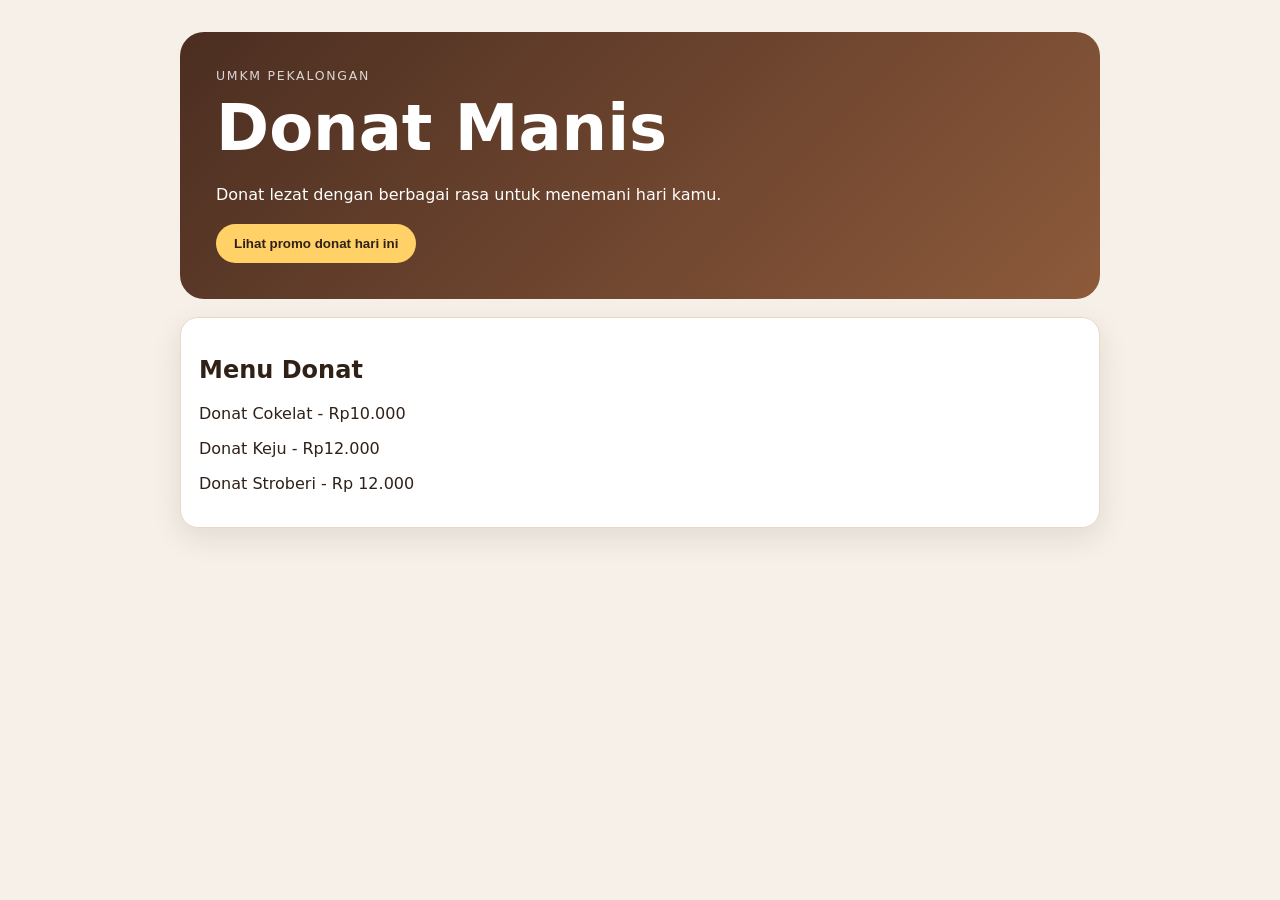
==== index.html @ 1a4031aa "feat: buat landing page awal UMKM" ====
<!doctype html>
<html lang="id">
  <head>
    <meta charset="utf-8" />
    <meta name="viewport" content="width=device-width, initial-scale=1" />
    <title>Donat Manis - Website UMKM</title>
    <link rel="stylesheet" href="css/style.css" />
  </head>
  <body>
    <main class="page">
      
      <section class="hero">
        <p class="eyebrow">UMKM Pekalongan</p>
        <h1>Donat Manis</h1>
        <p class="lead">
          Donat lezat dengan berbagai rasa untuk menemani hari kamu.</p>
        <button id="promoButton" class="cta-button">Lihat promo donat hari ini
      </button>
      </section>
      <section class="products" aria-label="Produk unggulan ">
        <article class="product-card">
        <h2>Menu Donat</h2>
          <p>Donat Cokelat - Rp10.000</p>
          <p>Donat Keju - Rp12.000</p>
          <p>Donat Stroberi - Rp 12.000</p>
      </section>
    </main>
    <script src="js/script.js"></script>
  </body>
</html>
---- css/style.css ----
body {
  margin: 0;
  background: #f6f0e8;
  color: #2f2118;
  font-family: system-ui, -apple-system, BlinkMacSystemFont, "Segoe UI", sans-serif;
}

.page {
  max-width: 920px;
  margin: 0 auto;
  padding: 32px 20px;
}

.hero {
  border-radius: 24px;
  background: linear-gradient(135deg, #4b2e21, #8d5a3b);
  color: white;
  padding: 36px;
}

.eyebrow {
  margin: 0 0 8px;
  text-transform: uppercase;
  letter-spacing: 0.14em;
  font-size: 0.78rem;
  opacity: 0.8;
}

h1 {
  margin: 0;
  font-size: clamp(2.4rem, 8vw, 4rem);
}

.lead {
  max-width: 560px;
  line-height: 1.7;
}

.cta-button {
  border: 0;
  border-radius: 999px;
  background: #ffd166;
  color: #2f2118;
  padding: 12px 18px;
  font-weight: 700;
  cursor: pointer;
}

.products {
  display: grid;
  grid-template-columns: repeat(auto-fit, minmax(220px, 1fr));
  gap: 16px;
  margin-top: 18px;
}

.product-card {
  border: 1px solid #ead8c3;
  border-radius: 18px;
  background: white;
  padding: 18px;
  box-shadow: 0 10px 30px rgb(47 33 24 / 10%);
}
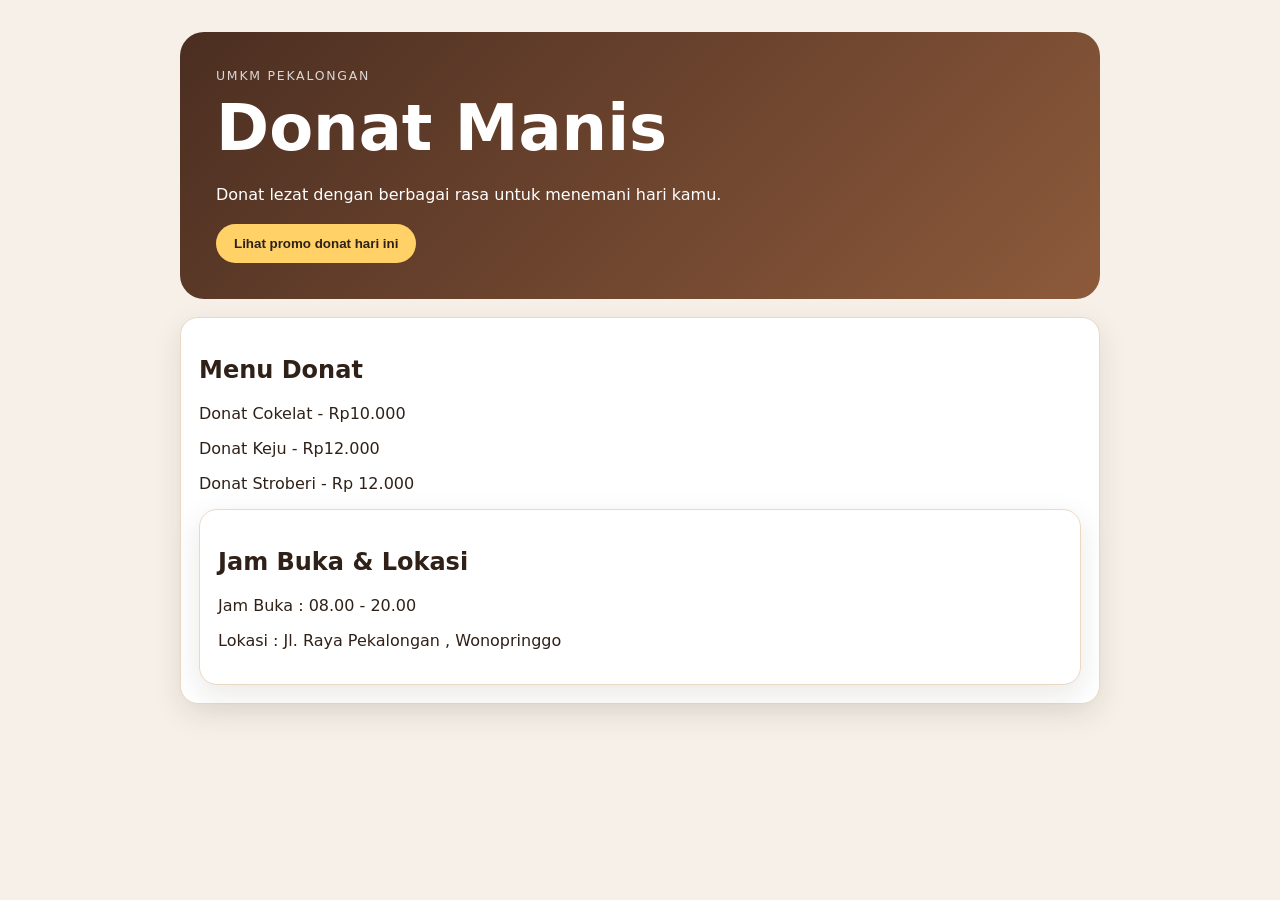
==== commit e36ffc3a: "feat: tambah informasi lokasi UMKM" ====
--- a/index.html
+++ b/index.html
@@ -23,6 +23,12 @@
           <p>Donat Cokelat - Rp10.000</p>
           <p>Donat Keju - Rp12.000</p>
           <p>Donat Stroberi - Rp 12.000</p>
+        <article>
+      
+      <article class="product-card">
+        <h2>Jam Buka & Lokasi</h2> 
+        <p>Jam Buka : 08.00 - 20.00</p>
+        <p>Lokasi : Jl. Raya Pekalongan , Wonopringgo</p>
       </section>
     </main>
     <script src="js/script.js"></script>
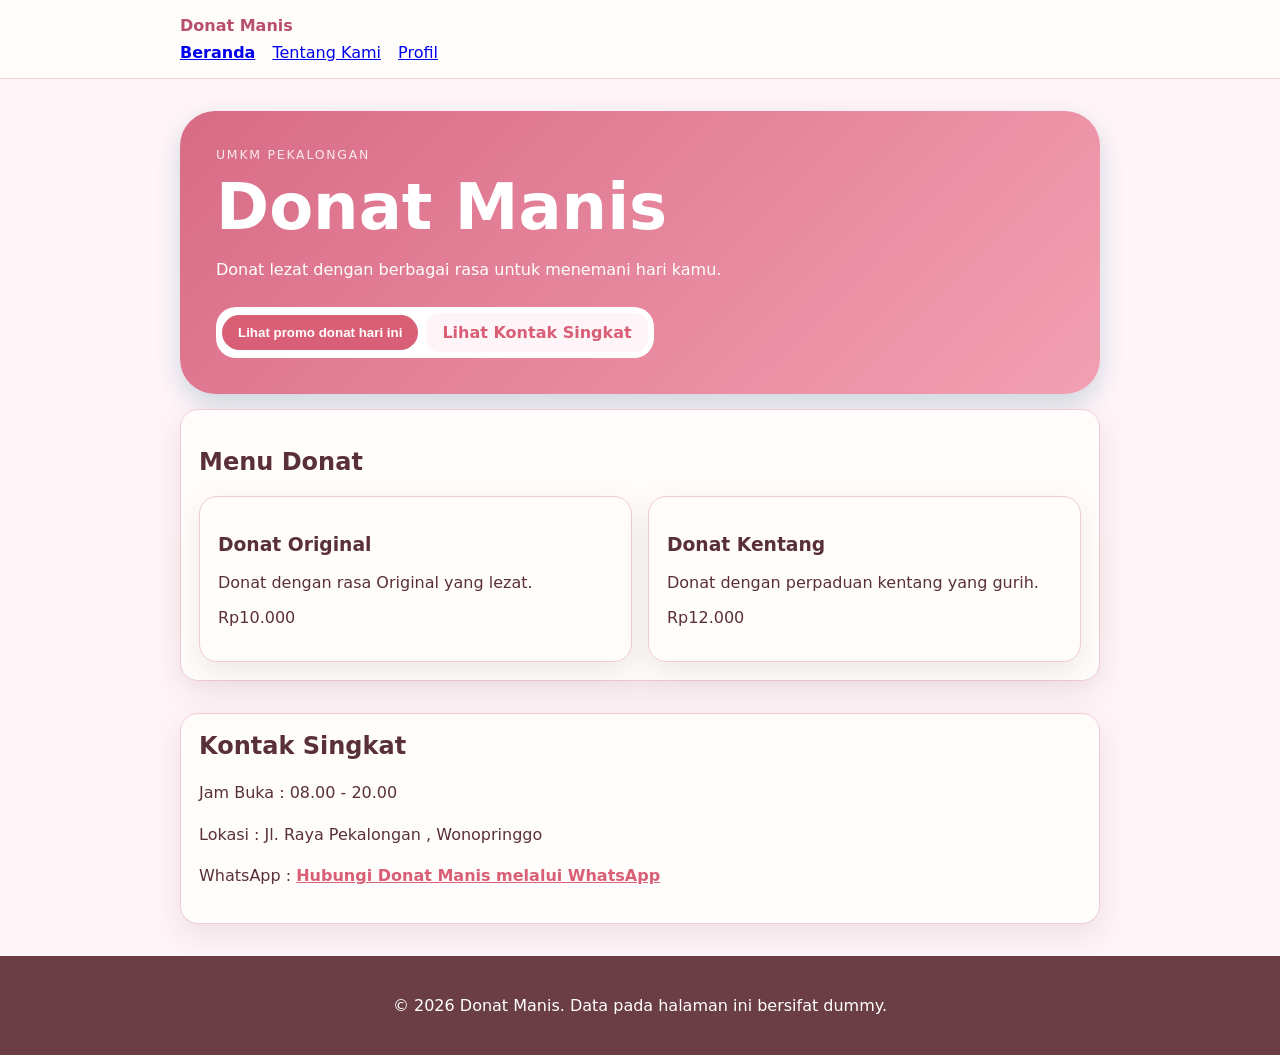
==== commit 12d7e9cd: "feat: tambah semantic html dan navigasi dua halaman" ====
--- a/index.html
+++ b/index.html
@@ -7,30 +7,61 @@
     <link rel="stylesheet" href="css/style.css" />
   </head>
   <body>
-    <main class="page">
+    <a class="skip-link" href="#konten">Lewati ke konten utama</a>
+    <header class="site-header">
+      <nav class="nav" aria-label="Navigasi utama">
+        <a class="brand" href="index.html">Donat Manis</a>
+        <ul>
+          <li><a aria-current="page" href="index.html">Beranda</a></li>
+          <li><a href="tentang.html">Tentang Kami</a></li> 
+          <li><a href="#profil">Profil</a></l>
+        </ul>
+      </nav>
+    </header>
+
+    <main id="konten" class="page">
       
-      <section class="hero">
+      <section class="hero" aria-labelledby="hero-title">
         <p class="eyebrow">UMKM Pekalongan</p>
-        <h1>Donat Manis</h1>
-        <p class="lead">
-          Donat lezat dengan berbagai rasa untuk menemani hari kamu.</p>
-        <button id="promoButton" class="cta-button">Lihat promo donat hari ini
-      </button>
+        <h1 id="hero-title">Donat Manis</h1>
+        <p>Donat lezat dengan berbagai rasa untuk menemani hari kamu.</p>
+        <div class="hero-actions">
+          <button id="promoButton" type="button">Lihat promo donat hari ini</button>
+          <a href="#profil">Lihat Kontak Singkat</a>
+        </div>       
       </section>
+
       <section class="products" aria-label="Produk unggulan ">
         <article class="product-card">
-        <h2>Menu Donat</h2>
-          <p>Donat Cokelat - Rp10.000</p>
-          <p>Donat Keju - Rp12.000</p>
-          <p>Donat Stroberi - Rp 12.000</p>
-        <article>
-      
-      <article class="product-card">
-        <h2>Jam Buka & Lokasi</h2> 
+          <h2>Menu Donat</h2>
+          <div class="product-list">
+            <article class="product-card">
+              <h3>Donat Original</h3>
+              <p>Donat dengan rasa Original yang lezat.</p>
+              <p class="price">Rp10.000</p>
+            </article>
+
+            <article class="product-card">
+              <h3>Donat Kentang</h3>
+              <p>Donat dengan perpaduan kentang yang gurih.</p>
+              <p class="price">Rp12.000</p>
+            </article>
+          </div>
+      </section>
+
+      <section id="profil" class="contact" aria-labelledby="kontak-title">
+        <h2 id="kontak-title">Kontak Singkat</h2>
         <p>Jam Buka : 08.00 - 20.00</p>
-        <p>Lokasi : Jl. Raya Pekalongan , Wonopringgo</p>
+        <p>Lokasi   : Jl. Raya Pekalongan , Wonopringgo</p>
+        <p>WhatsApp :
+          <a  href="https://wa.me/6285746508731"> 
+            Hubungi Donat Manis melalui WhatsApp </a>
+        </p> 
       </section>
     </main>
+    <footer class="site-footer">
+      <p>&copy; 2026 Donat Manis. Data pada halaman ini bersifat dummy.</p>
+    </footer>
     <script src="js/script.js"></script>
   </body>
 </html>
--- a/css/style.css
+++ b/css/style.css
@@ -1,7 +1,7 @@
 body {
   margin: 0;
-  background: #f6f0e8;
-  color: #2f2118;
+  background: #fff4f8;
+  color: #5a3038;
   font-family: system-ui, -apple-system, BlinkMacSystemFont, "Segoe UI", sans-serif;
 }
 
@@ -12,10 +12,11 @@
 }
 
 .hero {
-  border-radius: 24px;
-  background: linear-gradient(135deg, #4b2e21, #8d5a3b);
+  border-radius: 35px;
+  background: linear-gradient(135deg, #d86b85, #f3a0b3);
   color: white;
   padding: 36px;
+  box-shadow: 0 10px 25px rgba(12, 107, 133, 0.2);
 }
 
 .eyebrow {
@@ -23,7 +24,7 @@
   text-transform: uppercase;
   letter-spacing: 0.14em;
   font-size: 0.78rem;
-  opacity: 0.8;
+  opacity: 0.85;
 }
 
 h1 {
@@ -39,24 +40,140 @@
 .cta-button {
   border: 0;
   border-radius: 999px;
-  background: #ffd166;
-  color: #2f2118;
+  background: #ffe08a;
+  color: #5a3038;
   padding: 12px 18px;
   font-weight: 700;
   cursor: pointer;
 }
 
+#promoButton {
+  border-radius: 18px;
+}
+
+.hero-actions {
+  display: inline-flex;
+  align-items: center;
+  gap: 8px;
+  padding: 6px;
+  margin-top: 12px;
+  background: white;
+  border-radius: 20px;
+}
+
+.hero-actions button {
+  border: none;
+  border-radius: 14px;
+  background: #d95f76;
+  color: white;
+  padding: 10px 16px;
+  font-weight: 700;
+  cursor: pointer;
+}
+
+.hero-actions a {
+  border-radius: 14px;
+  background: #fff4f8;
+  color: #d95f76;
+  padding: 10px 16px;
+  font-weight: 700;
+  text-decoration: none;
+}
+
+.hero-image {
+  margin-top: 20px;
+  padding: 18px;
+  background: #fff;
+  border-radius: 24px;
+  text-align: center;
+  box-shadow: 0 6px 18px rgba(90, 48, 56, 0.10);
+}
+
+.hero-image img {
+  width: 350px;
+  max-width: 100%;
+  height: auto;
+}
+
 .products {
+  margin-top: 15px;
+}
+
+.product-list {
   display: grid;
-  grid-template-columns: repeat(auto-fit, minmax(220px, 1fr));
+  grid-template-columns: repeat(auto-fit, minmax(250px, 1fr));
   gap: 16px;
-  margin-top: 18px;
 }
 
 .product-card {
-  border: 1px solid #ead8c3;
+  border: 1px solid #f1cbd3;
   border-radius: 18px;
-  background: white;
+  background: #fffdfb;
   padding: 18px;
-  box-shadow: 0 10px 30px rgb(47 33 24 / 10%);
-}+  box-shadow: 0 10px 30px rgb(90 48 56 / 10%);
+}
+
+
+img {
+  width: 330px;
+  max-width: 100%;
+  height: auto;
+}
+
+.contact { 
+  margin-top: 32px; 
+  border: 1px solid #f1cbd3; 
+  border-radius: 18px; 
+  background: #fffdfb; padding: 18px; box-shadow: 0 10px 30px rgb(90 48 56 / 10%); } 
+  
+.contact h2 { margin-top: 0; } 
+.contact p { line-height: 1.6; } 
+.contact a { color: #d95f76; font-weight: 600; }
+
+.tentang-card {
+  background: #ece5e5;
+  padding: 28px;
+  border-radius: 20px;
+  margin-top: 25px;
+  box-shadow: 0 8px 20px rgba(90, 48, 56, 0.08);
+}
+
+.tentang-card h2 {
+  margin-top: 0;
+}
+
+.keunggulan {
+  background: #ffffff;
+  padding: 28px 32px;
+  margin-top: 30px;
+  border-radius: 24px;
+  border: 1px solid #f3d5dc;
+  box-shadow: 0 8px 20px rgba(90, 48, 56, 0.10);
+}
+
+.keunggulan h2 {
+  margin-top: 0;
+  margin-bottom: 18px;
+  color: #b84f6b;
+}
+
+.keunggulan ul {
+  margin: 0;
+  padding-left: 22px;
+}
+
+.keunggulan li {
+  margin-bottom: 10px;
+}
+
+.skip-link { position: absolute; left: -9999px; padding: 8px 12px; color: white; background: #5a3038; }
+.skip-link:focus { top: 8px; left: 8px; }
+.site-header { padding: 16px 20px; background: #fffdfb; border-bottom: 1px solid #f1d5da; }
+.nav { max-width: 920px; margin: 0 auto; }
+.brand { display: inline-block; margin-bottom: 8px; color: #b84f6b; font-weight: 800; text-decoration: none; }
+.nav ul { padding: 0; margin: 0; list-style: none; }
+.nav li { display: inline-block; margin-right: 12px; }
+.nav a[aria-current="page"] { font-weight: 800; }
+a:focus-visible,
+button:focus-visible { outline: 3px solid #d95f76; outline-offset: 3px; }
+.site-footer { padding: 24px 20px; color: white; text-align: center; background: #6b3d45; }
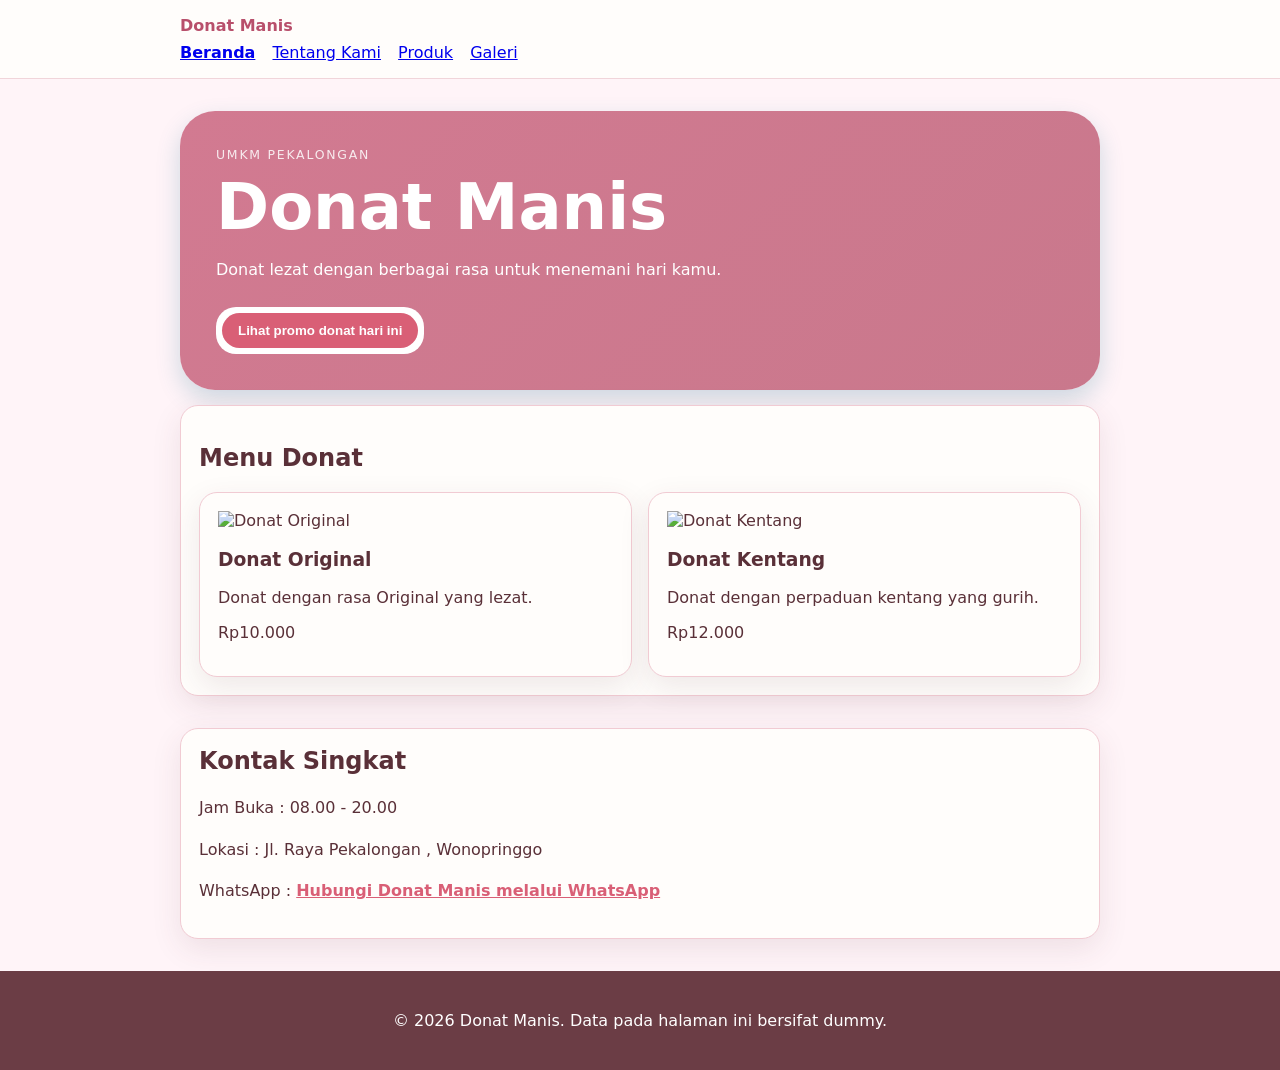
==== commit 8bd11e66: "feat: tambah media dan tabel katalog" ====
--- a/index.html
+++ b/index.html
@@ -14,7 +14,8 @@
         <ul>
           <li><a aria-current="page" href="index.html">Beranda</a></li>
           <li><a href="tentang.html">Tentang Kami</a></li> 
-          <li><a href="#profil">Profil</a></l>
+          <li><a href="produk.html">Produk</a></li>
+          <li><a href="galeri.html">Galeri</a></li>
         </ul>
       </nav>
     </header>
@@ -27,7 +28,6 @@
         <p>Donat lezat dengan berbagai rasa untuk menemani hari kamu.</p>
         <div class="hero-actions">
           <button id="promoButton" type="button">Lihat promo donat hari ini</button>
-          <a href="#profil">Lihat Kontak Singkat</a>
         </div>       
       </section>
 
@@ -36,17 +36,20 @@
           <h2>Menu Donat</h2>
           <div class="product-list">
             <article class="product-card">
+              <img src="assets/images/donat-original.png" alt="Donat Original"/>
               <h3>Donat Original</h3>
               <p>Donat dengan rasa Original yang lezat.</p>
               <p class="price">Rp10.000</p>
             </article>
 
             <article class="product-card">
+              <img src="assets/images/donat-kentang.png" alt="Donat Kentang" />
               <h3>Donat Kentang</h3>
               <p>Donat dengan perpaduan kentang yang gurih.</p>
               <p class="price">Rp12.000</p>
             </article>
           </div>
+        </article>
       </section>
 
       <section id="profil" class="contact" aria-labelledby="kontak-title">
@@ -54,7 +57,7 @@
         <p>Jam Buka : 08.00 - 20.00</p>
         <p>Lokasi   : Jl. Raya Pekalongan , Wonopringgo</p>
         <p>WhatsApp :
-          <a  href="https://wa.me/6285746508731"> 
+          <a  href="https://wa.me/6287745262053"> 
             Hubungi Donat Manis melalui WhatsApp </a>
         </p> 
       </section>
--- a/css/style.css
+++ b/css/style.css
@@ -1,25 +1,63 @@
-body {
+/* ===  TAMPILAN DASAR WEBSITE === */
+body {  /* Tampilan dasar halaman website */
   margin: 0;
   background: #fff4f8;
   color: #5a3038;
   font-family: system-ui, -apple-system, BlinkMacSystemFont, "Segoe UI", sans-serif;
 }
 
-.page {
+.page { /* Mengatur lebar dan posisi konten utama */
   max-width: 920px;
   margin: 0 auto;
   padding: 32px 20px;
 }
 
-.hero {
+/* === HEADER DAN NAVIGASI === */
+.site-header {  /* Mengatur bagian header website */
+  padding: 16px 20px;
+  background: #fffdfb;
+  border-bottom: 1px solid #f1d5da;
+}
+
+.nav {  /* Mengatur area navigasi */
+  max-width: 920px;
+  margin: 0 auto;
+}
+
+.brand { /* Mengatur nama/identitas Donat Manis */
+  display: inline-block;
+  margin-bottom: 8px;
+  color: #b84f6b;
+  font-weight: 800;
+  text-decoration: none;
+}
+
+.nav ul { /* Mengatur daftar menu navigasi */
+  padding: 0;
+  margin: 0;
+  list-style: none;
+}
+
+.nav li { /* Mengatur setiap item menu */
+  display: inline-block;
+  margin-right: 12px;
+}
+
+/* Menandai halaman yang sedang dibuka */
+.nav a[aria-current="page"] {
+  font-weight: 800;
+}
+
+/* === HALAMAN BERANDA === */
+.hero { /* Mengatur bagian utama/beranda */
   border-radius: 35px;
-  background: linear-gradient(135deg, #d86b85, #f3a0b3);
+  background: linear-gradient(135deg, #d27a91, #c9788c);
   color: white;
   padding: 36px;
   box-shadow: 0 10px 25px rgba(12, 107, 133, 0.2);
 }
 
-.eyebrow {
+.eyebrow {  /* Mengatur teks kecil yang berada di atas judul */
   margin: 0 0 8px;
   text-transform: uppercase;
   letter-spacing: 0.14em;
@@ -27,16 +65,17 @@
   opacity: 0.85;
 }
 
-h1 {
+h1 {  /* Mengatur judul utama halaman */
   margin: 0;
   font-size: clamp(2.4rem, 8vw, 4rem);
 }
 
-.lead {
+.lead { /* Mengatur paragraf pembuka pada hero */
   max-width: 560px;
   line-height: 1.7;
 }
 
+/* Mengatur tombol ajakan/action utama */
 .cta-button {
   border: 0;
   border-radius: 999px;
@@ -47,11 +86,10 @@
   cursor: pointer;
 }
 
-#promoButton {
-  border-radius: 18px;
-}
-
-.hero-actions {
+/* Mengatur khusus tombol dengan ID promoButton */
+#promoButton { border-radius: 18px; }
+
+.hero-actions { /* Mengatur wadah tombol/link pada bagian hero */
   display: inline-flex;
   align-items: center;
   gap: 8px;
@@ -61,7 +99,7 @@
   border-radius: 20px;
 }
 
-.hero-actions button {
+.hero-actions button {  /* Tombol di dalam hero actions */
   border: none;
   border-radius: 14px;
   background: #d95f76;
@@ -71,7 +109,7 @@
   cursor: pointer;
 }
 
-.hero-actions a {
+.hero-actions a { /* Link di dalam hero actions */
   border-radius: 14px;
   background: #fff4f8;
   color: #d95f76;
@@ -80,7 +118,7 @@
   text-decoration: none;
 }
 
-.hero-image {
+.hero-image { /* Mengatur kotak tempat gambar hero */
   margin-top: 20px;
   padding: 18px;
   background: #fff;
@@ -89,23 +127,23 @@
   box-shadow: 0 6px 18px rgba(90, 48, 56, 0.10);
 }
 
-.hero-image img {
+.hero-image img { /* Gambar di dalam hero */
   width: 350px;
   max-width: 100%;
   height: auto;
 }
 
-.products {
-  margin-top: 15px;
-}
-
-.product-list {
+/* === BAGIAN PRODUK - BERANDA === */
+/* Mengatur bagian produk pada halaman beranda */
+.products { margin-top: 15px; }
+
+.product-list { /* Mengatur susunan daftar produk */
   display: grid;
   grid-template-columns: repeat(auto-fit, minmax(250px, 1fr));
   gap: 16px;
 }
 
-.product-card {
+.product-card { /* Mengatur tampilan kartu setiap produk */
   border: 1px solid #f1cbd3;
   border-radius: 18px;
   background: #fffdfb;
@@ -113,67 +151,388 @@
   box-shadow: 0 10px 30px rgb(90 48 56 / 10%);
 }
 
-
-img {
-  width: 330px;
-  max-width: 100%;
-  height: auto;
-}
-
-.contact { 
-  margin-top: 32px; 
-  border: 1px solid #f1cbd3; 
-  border-radius: 18px; 
-  background: #fffdfb; padding: 18px; box-shadow: 0 10px 30px rgb(90 48 56 / 10%); } 
-  
-.contact h2 { margin-top: 0; } 
-.contact p { line-height: 1.6; } 
-.contact a { color: #d95f76; font-weight: 600; }
-
-.tentang-card {
-  background: #ece5e5;
-  padding: 28px;
-  border-radius: 20px;
-  margin-top: 25px;
-  box-shadow: 0 8px 20px rgba(90, 48, 56, 0.08);
-}
-
-.tentang-card h2 {
-  margin-top: 0;
-}
-
-.keunggulan {
-  background: #ffffff;
+.product-card:hover { /* Efek saat kartu produk disentuh kursor */
+  transform: translateY(-4px);
+  box-shadow: 0 14px 30px rgba(90, 48, 56, 0.14);
+}
+
+/* === HALAMAN PRODUK === */
+.produk-header {  /* Kotak judul dan keterangan Produk */
+  margin: 25px 0 30px;
   padding: 28px 32px;
+  background: linear-gradient(135deg, #fffaf5, #f8e7e3);
+  border: 1px solid #e2b9b2;
+  border-radius: 24px;
+  text-align: center;
+  box-shadow: 0 8px 22px rgba(90, 48, 56, 0.10);
+}
+
+.produk-header h1 { /* Judul Produk Donat Manis */
+  margin: 0 0 12px;
+  color: #9d4f5d;
+  font-size: clamp(2rem, 5vw, 3rem);
+}
+
+.produk-header h1::after { /* Garis di bawah judul Produk */
+  content: "";
+  display: block;
+  width: 400px;
+  height: 3px;
+  margin: 12px auto 0;
+  background: #d79a98;
+  border-radius: 10px;
+}
+
+.produk-header p {  /* Keterangan Produk */
+  max-width: 650px;
+  margin: 16px auto 0;
+  color: #654047;
+  line-height: 1.7;
+}
+
+/* --- Kategori Produk --- */
+/* Kotak kategori produk */
+section[aria-labelledby="kategori-title"] {
   margin-top: 30px;
-  border-radius: 24px;
-  border: 1px solid #f3d5dc;
-  box-shadow: 0 8px 20px rgba(90, 48, 56, 0.10);
-}
-
-.keunggulan h2 {
+  padding: 26px;
+  background: #fffdfb;
+  border: 1px solid #f1cbd3;
+  border-radius: 22px;
+  box-shadow: 0 8px 24px rgba(90, 48, 56, 0.08);
+}
+
+/* Judul kategori */
+section[aria-labelledby="kategori-title"] h2 {
   margin-top: 0;
   margin-bottom: 18px;
   color: #b84f6b;
 }
 
-.keunggulan ul {
+/* Daftar kategori */
+section[aria-labelledby="kategori-title"] ul {
+  display: grid;
+  grid-template-columns: repeat(3, 1fr);
+  gap: 14px;
+  padding: 0;
   margin: 0;
-  padding-left: 22px;
-}
-
-.keunggulan li {
-  margin-bottom: 10px;
-}
-
-.skip-link { position: absolute; left: -9999px; padding: 8px 12px; color: white; background: #5a3038; }
-.skip-link:focus { top: 8px; left: 8px; }
-.site-header { padding: 16px 20px; background: #fffdfb; border-bottom: 1px solid #f1d5da; }
-.nav { max-width: 920px; margin: 0 auto; }
-.brand { display: inline-block; margin-bottom: 8px; color: #b84f6b; font-weight: 800; text-decoration: none; }
-.nav ul { padding: 0; margin: 0; list-style: none; }
-.nav li { display: inline-block; margin-right: 12px; }
-.nav a[aria-current="page"] { font-weight: 800; }
+  list-style: none;
+}
+
+/* Setiap kategori */
+section[aria-labelledby="kategori-title"] li {
+  padding: 18px;
+  background: #fff1f5;
+  border: 1px solid #f5d5dd;
+  border-radius: 16px;
+  font-weight: 600;
+  text-align: center;
+}
+
+/* ---------- Daftar Harga ---------- */
+
+/* Kotak daftar harga */
+section[aria-labelledby="harga-title"] {
+  margin-top: 34px;
+  padding: 26px;
+  background: #fffdfb;
+  border: 1px solid #f1cbd3;
+  border-radius: 22px;
+  box-shadow: 0 8px 24px rgba(90, 48, 56, 0.08);
+}
+
+/* Judul daftar harga */
+section[aria-labelledby="harga-title"] h2 {
+  margin-top: 0;
+  color: #b84f6b;
+}
+
+/* === TABEL PRODUK === */
+
+table { /* Tampilan tabel */
+  width: 100%; 
+  border-collapse: collapse;
+  border-spacing: 0;
+  overflow: hidden;
+  border: 1px solid #ead0d5;
+  border-radius: 14px;
+  background: white;
+}
+
+caption { /* Keterangan tabel */
+  margin-bottom: 8px;
+  color: #76545b;
+  font-weight: 700;
+  text-align: left;
+}
+
+/* Sel tabel */
+th,
+td {
+  padding: 10px;
+  text-align: left;
+  border: 1px solid #dccbbc;
+}
+
+thead th { /* Kepala tabel */
+  background: #d95f76;
+  color: white;
+  font-weight: 700;
+}
+
+tbody th { /* Nama produk pada tabel */
+  color: #a94761;
+  background: #fff8fa;
+}
+
+tbody tr:hover {  /* Efek ketika baris tabel disentuh kursor */
+  background: #fff1f5;
+}
+
+/* --- HALAMAN TENTANG KAMI --- */
+.tentang-card { /* Kartu utama: teks dan gambar sejajar */
+  display: grid;
+  grid-template-columns: 1.1fr 0.9fr;
+  align-items: center;
+  gap: 32px;
+  background: #fffdfb;
+  padding: 32px;
+  border-radius: 24px;
+  margin-top: 25px;
+  margin-bottom: 24px;
+  border: 1px solid #f1cbd3;
+  box-shadow: 0 8px 20px rgba(90, 48, 56, 0.08);
+}
+
+.tentang-text p:not(.eyebrow) { /* Paragraf */
+  line-height: 1.8;
+  margin-bottom: 16px;
+  padding: 16px 18px;
+  background: #fff8fa;
+  border: 1px solid #f1d5da;
+  border-radius: 16px;
+  box-shadow: 0 4px 12px rgba(90, 48, 56, 0.05);
+}
+
+.tentang-text p:last-child {
+  margin-bottom: 0;
+}
+
+.tentang-text h1 { /* Judul Tentang Donat */
+  margin: 0 0 20px;
+  padding: 28px 32px;
+  background: linear-gradient(135deg, #fffaf5, #f8e7e3);
+  border: 1px solid #e2b9b2;
+  border-radius: 24px;
+  color: #9d4f5d;
+  text-align: center;
+  font-size: clamp(2rem, 5vw, 3rem);
+  box-shadow: 0 8px 22px rgba(90, 48, 56, 0.10);
+}
+
+.tentang-image {  /* Kotak gambar */
+  background: #fff4f8;
+  padding: 5px;
+  border-radius: 18px;
+  text-align: center;
+  margin-top: 0;
+}
+
+.tentang-image img {  /* Gambar */
+  display: block;
+  width: 100%;
+  max-width: 900px;
+  height: auto;
+  margin: 0 auto;
+  border-radius: 14px;
+}
+
+
+/* ---- Keunggulan ---- */
+.keunggulan { /* Mengatur bagian Keunggulan Donat Manis */
+  background: linear-gradient(135deg, #fffaf5, #f8e7e3);
+  padding: 30px 32px;
+  margin-top: 30px;
+  border-radius: 24px;
+  border: 1px solid #e2b9b2;
+  box-shadow: 0 8px 20px rgba(90, 48, 56, 0.10);
+}
+
+.keunggulan h2 { /* Judul bagian Keunggulan */
+  margin: 0 0 22px;
+  padding-bottom: 12px;
+  color: #9d4f5d;
+  font-size: 1.5rem;
+  border-bottom: 2px solid #d79a98;
+}
+
+.keunggulan ul { /* Daftar keunggulan */
+  display: grid;
+  grid-template-columns: repeat(3, 1fr);
+  gap: 16px;
+  margin: 0;
+  padding: 0;
+  list-style: none;
+}
+
+.keunggulan li {  /* Setiap item keunggulan */
+  padding: 18px;
+  background: #f8d4d7;
+  border: 1px solid #e8c9c4;
+  border-radius: 18px;
+  line-height: 1.6;
+  text-align: center;
+  box-shadow: 0 4px 12px rgba(90, 48, 56, 0.05);
+  transition: transform 0.2s ease, box-shadow 0.2s ease;
+}
+
+/* GAMBAR UMUM */
+img { /* Mengatur ukuran gambar */
+  max-width: 100%;
+  height: auto;
+}
+/* Mengatur figure pada galeri */
+figure { margin: 0 0 24px; }
+
+figcaption {  /* Keterangan gambar */
+  margin-top: 8px;
+  color: #6b5b52;
+}
+
+.contact {  /* Mengatur bagian Kontak Singkat */
+  margin-top: 32px;
+  padding: 18px;
+  border: 1px solid #f1cbd3;
+  border-radius: 18px;
+  background: #fffdfb;
+  box-shadow: 0 10px 30px rgb(90 48 56 / 10%);
+}
+
+/* Judul Kontak */
+.contact h2 { margin-top: 0;}
+/* Paragraf Kontak */
+.contact p { line-height: 1.6;}
+
+.contact a { /* Link Kontak */
+  color: #d95f76;
+  font-weight: 600;
+}
+
+/* Fitur aksesibilitas untuk pengguna keyboard */
+.skip-link {
+  position: absolute;
+  left: -9999px;
+  padding: 8px 12px;
+  color: white;
+  background: #5a3038;
+}
+
+/* Skip link muncul ketika mendapat fokus keyboard */
+.skip-link:focus {
+  top: 8px;
+  left: 8px;
+}
+
+/* Outline ketika link/tombol dipilih dengan Tab */
 a:focus-visible,
-button:focus-visible { outline: 3px solid #d95f76; outline-offset: 3px; }
-.site-footer { padding: 24px 20px; color: white; text-align: center; background: #6b3d45; }+button:focus-visible {
+  outline: 3px solid #d95f76;
+  outline-offset: 3px;
+}
+
+.site-footer { /* Mengatur bagian footer website */
+  padding: 24px 20px;
+  color: white;
+  text-align: center;
+  background: #6b3d45;
+}
+
+/*--- GALERI ---*/
+/* Kotak judul halaman Galeri */ 
+.page > h1 { 
+  margin: 25px 0 30px; 
+  padding: 28px 32px; 
+  background: linear-gradient(135deg, #fffaf5, #f8e7e3); 
+  border: 1px solid #e2b9b2; 
+  border-radius: 24px; 
+  color: #9d4f5d; 
+  text-align: center; 
+  font-size: clamp(2rem, 5vw, 3rem); 
+  box-shadow: 0 8px 22px rgba(90, 48, 56, 0.10); 
+} 
+  
+/* Mengatur susunan gambar pada galeri */
+.gallery-list {
+  display: grid;
+  grid-template-columns: repeat(2, 1fr);
+  gap: 20px;
+}
+
+/* Mengatur kartu gambar galeri */
+.media-card {
+  margin: 0;
+  padding: 18px;
+  background: #fffdfb;
+  border: 1px solid #f1cbd3;
+  border-radius: 20px;
+  box-shadow: 0 8px 20px rgba(90, 48, 56, 0.08);
+}
+
+/* kotak media */ 
+section[aria-labelledby="media-title"] { 
+  margin-top: 30px; 
+  padding: 28px; 
+  background: #fffdfb; 
+  border: 1px solid #f1cbd3; 
+  border-radius: 24px; 
+  box-shadow: 0 8px 22px rgba(90, 48, 56, 0.08); } 
+  
+/* Judul Media Usaha */ 
+section[aria-labelledby="media-title"] h2 { 
+  margin-top: 0; 
+  margin-bottom: 22px; 
+  color: #9d4f5d; 
+  font-size: 1.5rem; 
+  text-align: center; }
+
+/* Mengatur gambar galeri */
+.media-card img {
+  display: block;
+  width: 100%;
+  height: 450px;
+  object-fit: cover;
+  border-radius: 14px;
+}
+
+/* Mengatur keterangan gambar */
+.media-card figcaption {
+  margin-top: 12px;
+  line-height: 1.6;
+  color: #6b4a51;
+}
+/*kotak audioO*/ 
+section[aria-labelledby="audio-title"] { 
+  margin-top: 30px; 
+  padding: 28px; 
+  background: #fffdfb; 
+  border: 1px solid #f1cbd3; 
+  border-radius: 24px; 
+  box-shadow: 0 8px 22px rgba(90, 48, 56, 0.08); } 
+/* Judul Nada Penanda Kedai */ 
+  section[aria-labelledby="audio-title"] h2 { 
+    margin-top: 0; 
+    margin-bottom: 12px; 
+    color: #9d4f5d; 
+    font-size: 1.5rem; 
+    text-align: center; } 
+
+/* Keterangan audio */ 
+section[aria-labelledby="audio-title"] p { 
+  color: #6b4a51; 
+  line-height: 1.6; 
+  text-align: center; } 
+  
+/* Pemutar audio */ 
+section[aria-labelledby="audio-title"] audio { 
+  display: block; 
+  width: 100%; 
+  margin-top: 18px; }
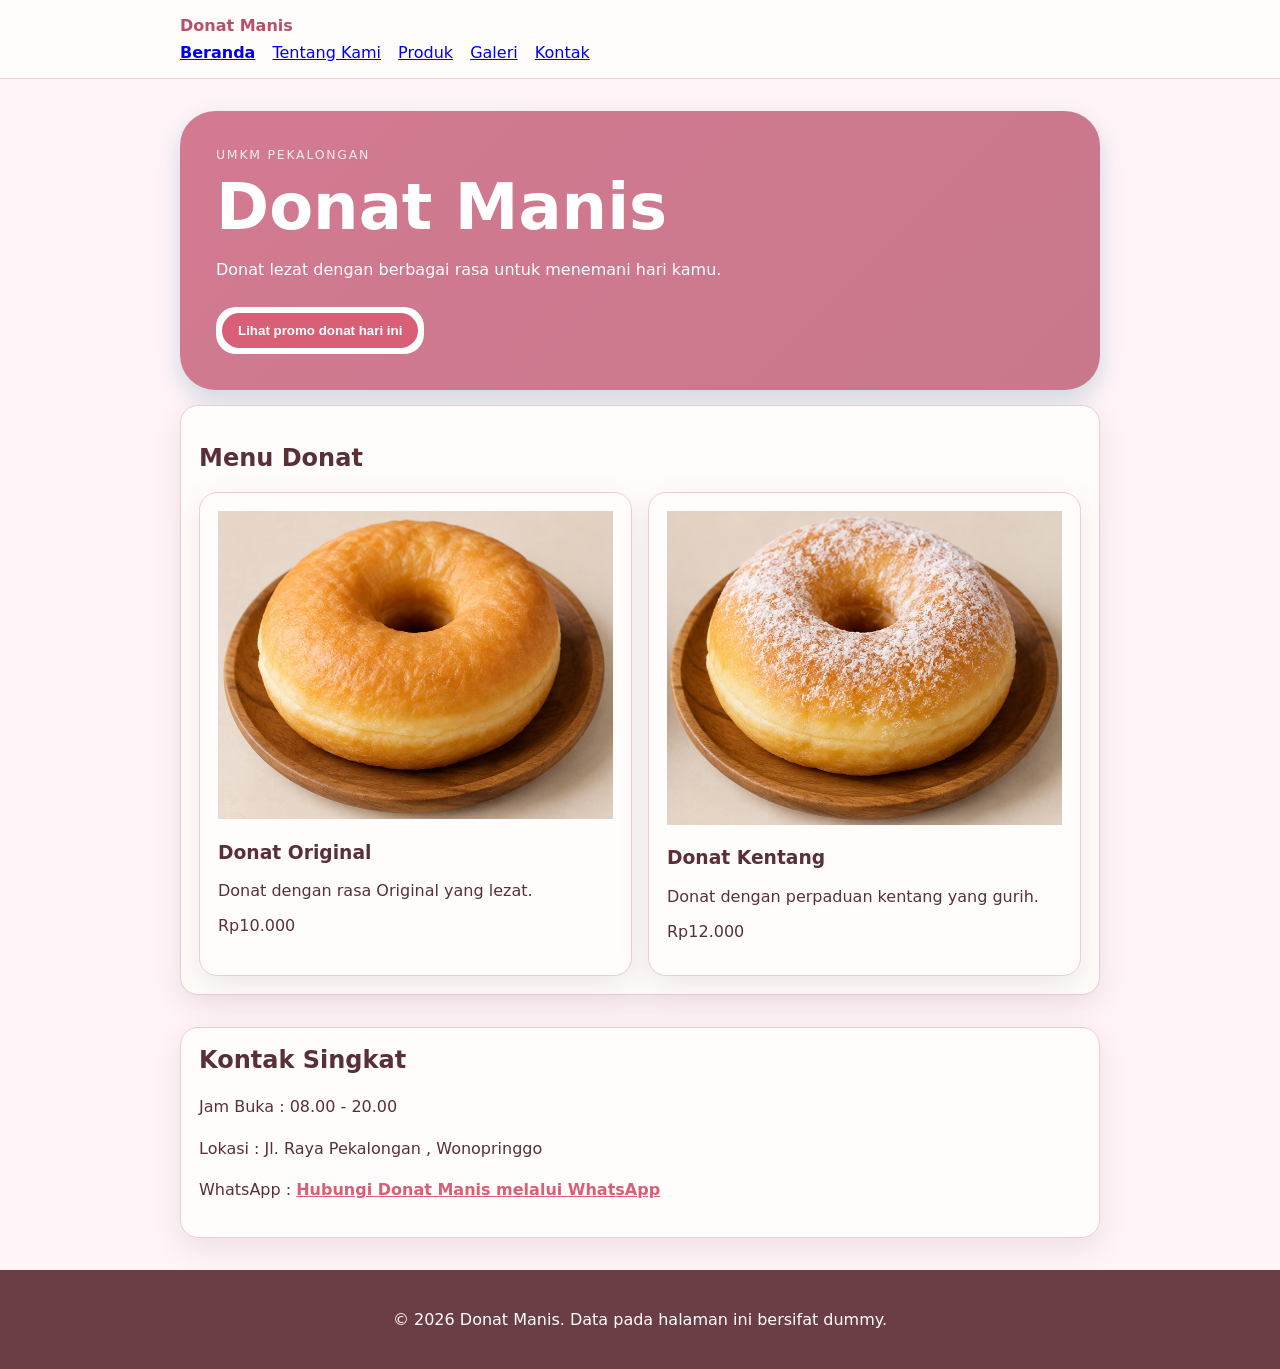
==== commit 42ea27ff: "feat: tambah form kontak aksesibel dan preview" ====
--- a/index.html
+++ b/index.html
@@ -16,6 +16,7 @@
           <li><a href="tentang.html">Tentang Kami</a></li> 
           <li><a href="produk.html">Produk</a></li>
           <li><a href="galeri.html">Galeri</a></li>
+          <li><a href="kontak.html">Kontak</a></li>
         </ul>
       </nav>
     </header>
--- a/css/style.css
+++ b/css/style.css
@@ -535,4 +535,30 @@
 section[aria-labelledby="audio-title"] audio { 
   display: block; 
   width: 100%; 
-  margin-top: 18px; }+  margin-top: 18px; }
+
+.field { margin-bottom: 16px;} /* Mengatur jarak antar field pada form */
+.field label {display: block; margin-bottom: 6px;}
+/* Mengatur kotak pilihan seperti Topik dan Waktu Kontak */
+fieldset {
+  margin: 0 0 16px;
+  padding: 16px;
+  border: 1px solid #ead5d9;
+  border-radius: 12px;
+  background: #fffdfb;
+}
+/* Mengatur kotak utama form kontak */
+#form-kontak {
+  padding: 20px;
+  border: 1px solid #ead5d9;
+  border-radius: 16px;
+  background: #fffdfb;
+}
+/* Mengatur kotak hasil Preview Data */
+#preview-form {
+  padding: 16px;
+  white-space: pre-wrap;
+  background: white;
+  border: 1px solid #dccbbc;
+  border-radius: 10px;
+}
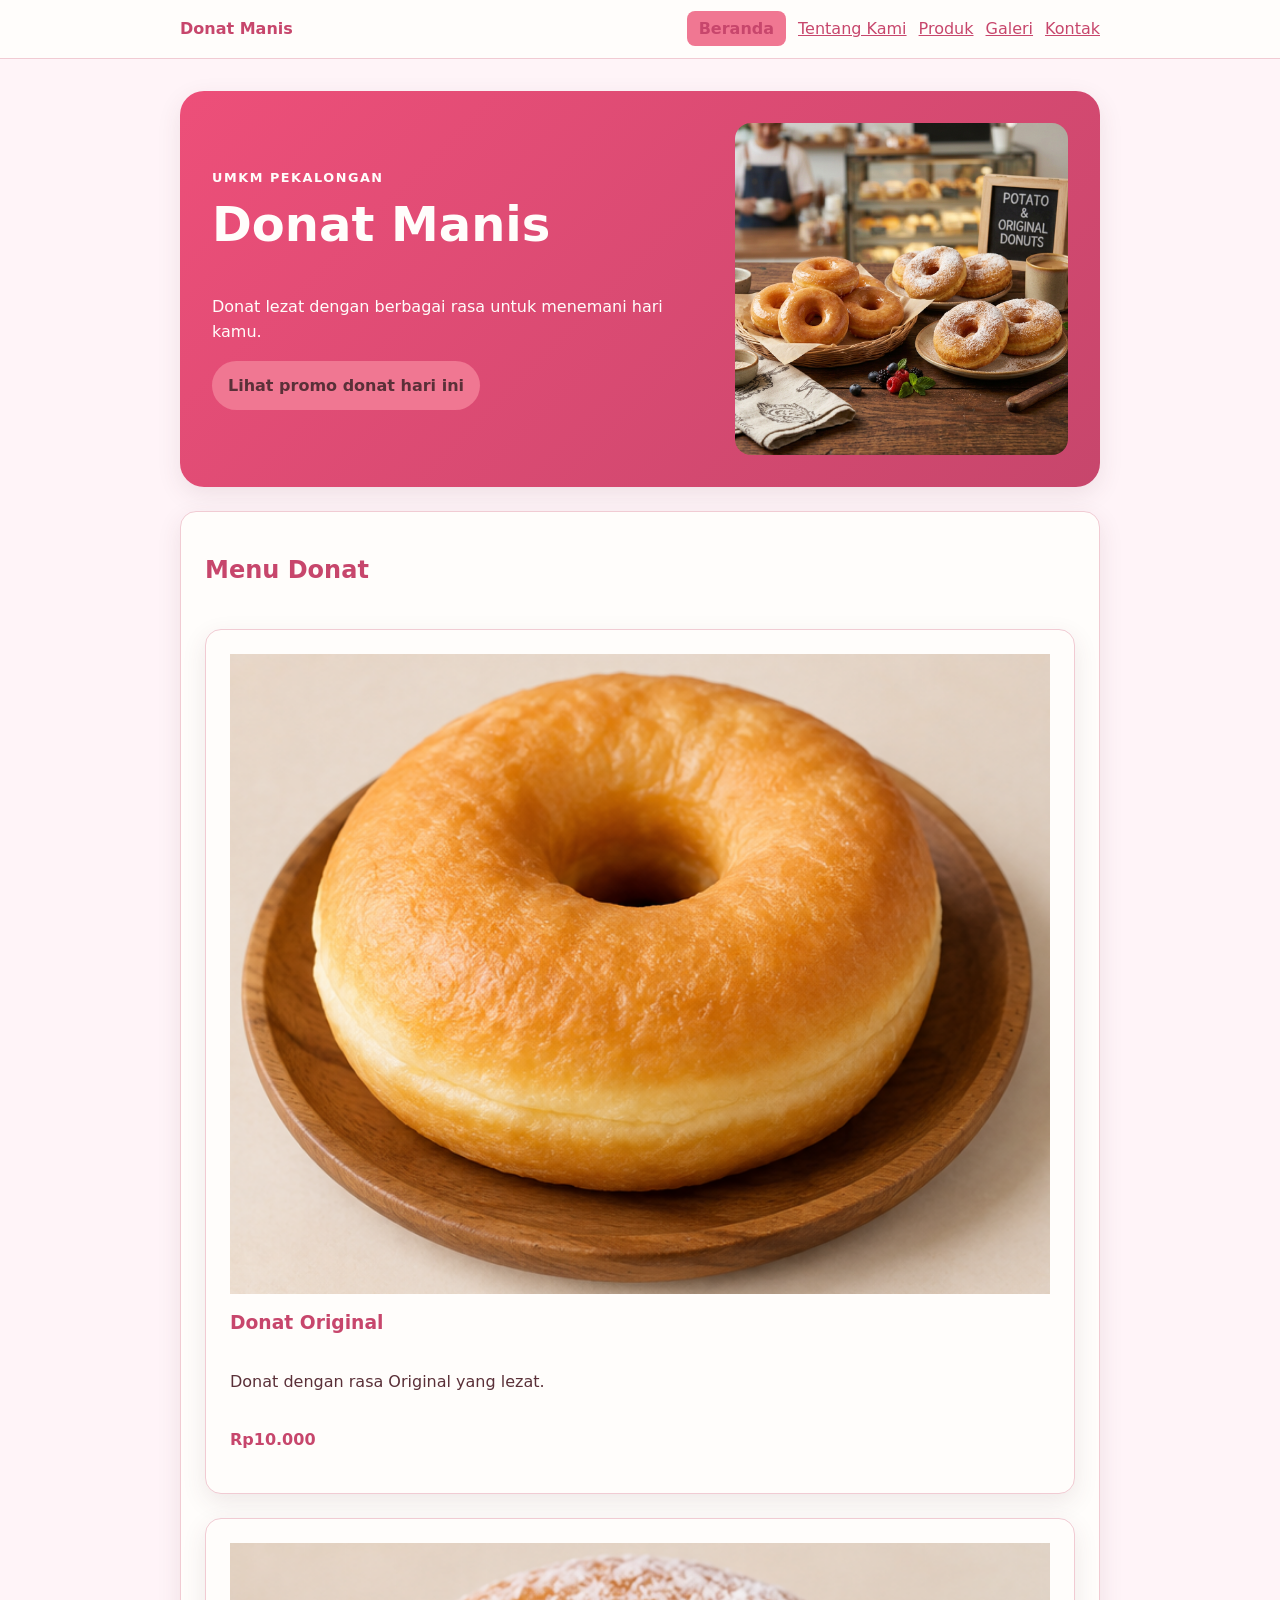
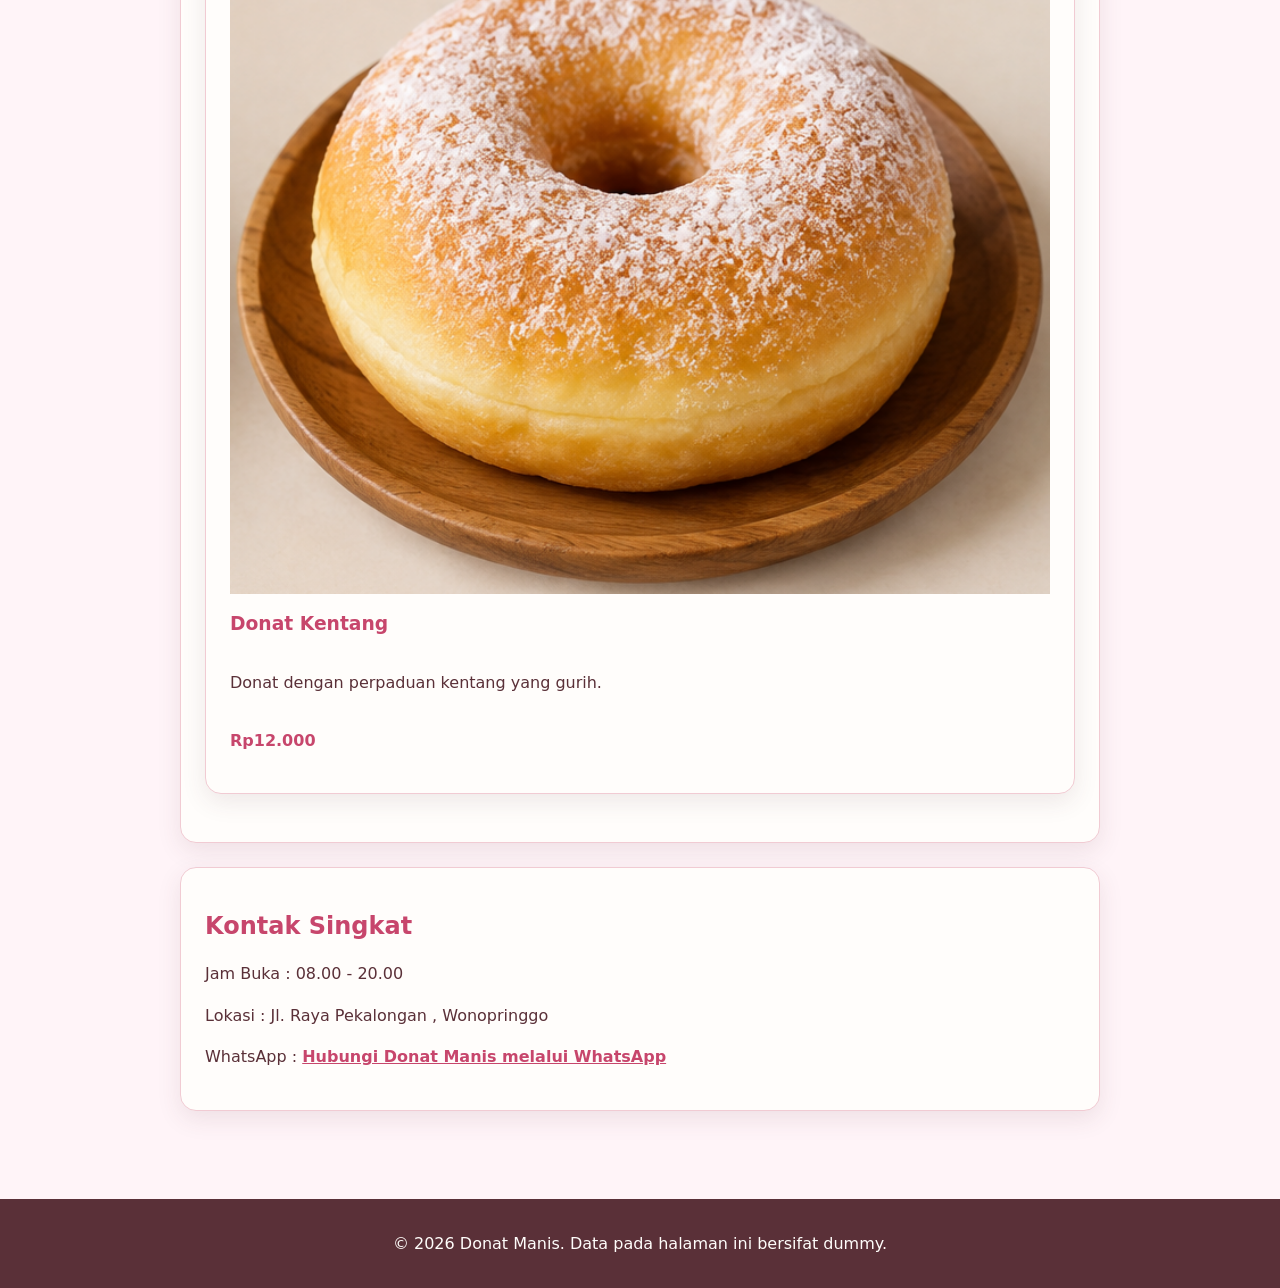
==== commit ded1a397: "feat: bangun layout flexbox dan grid" ====
--- a/index.html
+++ b/index.html
@@ -13,7 +13,7 @@
         <a class="brand" href="index.html">Donat Manis</a>
         <ul>
           <li><a aria-current="page" href="index.html">Beranda</a></li>
-          <li><a href="tentang.html">Tentang Kami</a></li> 
+          <li><a href="tentang.html">Tentang Kami</a></li>
           <li><a href="produk.html">Produk</a></li>
           <li><a href="galeri.html">Galeri</a></li>
           <li><a href="kontak.html">Kontak</a></li>
@@ -22,22 +22,25 @@
     </header>
 
     <main id="konten" class="page">
-      
+
       <section class="hero" aria-labelledby="hero-title">
-        <p class="eyebrow">UMKM Pekalongan</p>
-        <h1 id="hero-title">Donat Manis</h1>
-        <p>Donat lezat dengan berbagai rasa untuk menemani hari kamu.</p>
-        <div class="hero-actions">
-          <button id="promoButton" type="button">Lihat promo donat hari ini</button>
-        </div>       
+        <div class="hero-content">
+          <p class="eyebrow">UMKM Pekalongan</p>
+          <h1 id="hero-title">Donat Manis</h1>
+          <p>Donat lezat dengan berbagai rasa untuk menemani hari kamu.</p>
+          <div class="hero-actions">
+            <button id="promoButton" type="button">Lihat promo donat hari ini</button>
+          </div>
+        </div>
+        <img class="hero-image" src="assets/images/gambar5.png" alt="Berbagai varian rasa dan topping donat Donat Manis" />
       </section>
 
-      <section class="products" aria-label="Produk unggulan ">
+      <section class="products" aria-label="Produk unggulan">
         <article class="product-card">
           <h2>Menu Donat</h2>
           <div class="product-list">
             <article class="product-card">
-              <img src="assets/images/donat-original.png" alt="Donat Original"/>
+              <img src="assets/images/donat-original.png" alt="Donat Original" />
               <h3>Donat Original</h3>
               <p>Donat dengan rasa Original yang lezat.</p>
               <p class="price">Rp10.000</p>
@@ -58,9 +61,9 @@
         <p>Jam Buka : 08.00 - 20.00</p>
         <p>Lokasi   : Jl. Raya Pekalongan , Wonopringgo</p>
         <p>WhatsApp :
-          <a  href="https://wa.me/6287745262053"> 
+          <a href="https://wa.me/6287745262053">
             Hubungi Donat Manis melalui WhatsApp </a>
-        </p> 
+        </p>
       </section>
     </main>
     <footer class="site-footer">
--- a/css/style.css
+++ b/css/style.css
@@ -1,564 +1,455 @@
-/* ===  TAMPILAN DASAR WEBSITE === */
-body {  /* Tampilan dasar halaman website */
+
+/* === 1. DESIGN TOKEN === */
+:root {
+  /* Warna (nama menjelaskan fungsi, bukan warna literal) */
+  --color-primary: #ed4f79;          /* kontras dengan putih sekitar 4.8:1 */
+  --color-primary-strong: #c7466c;   /* hover, judul, teks link */
+  --color-text: #5a3038;
+  --color-muted: #6b4a51;
+  --color-surface: #fffdfb;
+  --color-surface-soft: #fff4f8;     /* latar halaman */
+  --color-surface-tint: #ffeaf0;     /* item daftar, hover baris */
+  --color-accent: #f07792;
+  --color-accent-hover: #daeafd;
+  --color-border: #f1cbd3;
+  --color-border-strong: #a8737e;    /* kontrol form */
+  --color-focus: #1d4ed8;
+  --color-cream: #fffaf5;
+  --color-blush: #f8e7e3;
+ 
+  /* Gradien (dibangun dari token warna) */
+  --gradient-hero: linear-gradient(135deg, var(--color-primary), var(--color-primary-strong));
+  --gradient-panel: linear-gradient(135deg, var(--color-cream), var(--color-blush));
+ 
+  /* Spacing */
+  --space-1: 0.5rem;
+  --space-2: 0.75rem;
+  --space-3: 1rem;
+  --space-4: 1.5rem;
+  --space-5: 2rem;
+ 
+  /* Radius */
+  --radius-sm: 0.5rem;
+  --radius-md: 1rem;
+  --radius-lg: 1.5rem;
+  --radius-pill: 999px;
+ 
+  /* Shadow */
+  --shadow-card: 0 0.5rem 1.5rem rgb(90 48 56 / 0.1);
+}
+ 
+/* === 2. BASELINE === */
+*,
+*::before,
+*::after {
+  box-sizing: border-box;
+}
+ 
+html { color-scheme: light; }
+ 
+body {
   margin: 0;
-  background: #fff4f8;
-  color: #5a3038;
+  color: var(--color-text);
+  background: var(--color-surface-soft);
   font-family: system-ui, -apple-system, BlinkMacSystemFont, "Segoe UI", sans-serif;
-}
-
-.page { /* Mengatur lebar dan posisi konten utama */
-  max-width: 920px;
-  margin: 0 auto;
-  padding: 32px 20px;
-}
-
-/* === HEADER DAN NAVIGASI === */
-.site-header {  /* Mengatur bagian header website */
-  padding: 16px 20px;
-  background: #fffdfb;
-  border-bottom: 1px solid #f1d5da;
-}
-
-.nav {  /* Mengatur area navigasi */
-  max-width: 920px;
-  margin: 0 auto;
-}
-
-.brand { /* Mengatur nama/identitas Donat Manis */
+  font-size: 1rem;
+  line-height: 1.6;
+}
+ 
+img { max-width: 100%; height: auto; }
+ 
+a { color: var(--color-primary-strong); }
+a:hover { color: var(--color-text); }
+ 
+/* Indikator fokus untuk semua elemen interaktif (link, tombol, input) */
+:focus-visible {
+  outline: 3px solid var(--color-focus);
+  outline-offset: 3px;
+}
+ 
+/* Skip link: sengaja di luar layar sampai menerima fokus */
+.skip-link {
+  position: absolute;
+  top: -5rem;
+  left: var(--space-3);
+  padding: var(--space-2) var(--space-3);
+  color: var(--color-surface);
+  background: var(--color-text);
+}
+.skip-link:focus { top: var(--space-3); }
+ 
+/* === 3. TIPOGRAFI === */
+h1,
+h2,
+h3 {
+  color: var(--color-primary-strong);
+  line-height: 1.2;
+  text-wrap: balance;
+}
+
+h1 { font-size: clamp(2rem, 6vw, 3rem); }
+p,
+li { max-width: 68ch; }
+ 
+.eyebrow {
+  color: var(--color-primary-strong);
+  font-size: 0.8rem;
+  font-weight: 800;
+  letter-spacing: 0.12em;
+  text-transform: uppercase;
+}
+ 
+.lead { max-width: 36rem; }
+ 
+.price { color: var(--color-primary-strong); font-weight: 800; }
+ 
+figure { margin: 0 0 var(--space-4); }
+figcaption,
+caption { color: var(--color-muted); }
+ 
+/* === 4. SHELL HALAMAN: HEADER, NAVIGASI, FOOTER === */
+.site-header,
+.site-footer {
+  padding: var(--space-3) var(--space-4);
+}
+ 
+.site-header {
+  background: var(--color-surface);
+  border-bottom: 1px solid var(--color-border);
+}
+ 
+.nav,
+.page {
+  width: min(100% - 2rem, 57.5rem);
+  margin-inline: auto;
+}
+.page { padding-block: var(--space-5); }
+ 
+.brand {
   display: inline-block;
-  margin-bottom: 8px;
-  color: #b84f6b;
+  margin-bottom: var(--space-2);
+  color: var(--color-primary-strong);
   font-weight: 800;
   text-decoration: none;
 }
-
-.nav ul { /* Mengatur daftar menu navigasi */
+ 
+.nav ul { padding: 0; margin: 0; list-style: none; }
+.nav li { display: inline-block; margin: 0 var(--space-2) var(--space-1) 0; }
+.nav a[aria-current="page"] {
+  padding: var(--space-1) var(--space-2);
+  color: var(--color-primary-strong);
+  font-weight: 800;
+  text-decoration: none;
+  background: var(--color-accent);
+  border-radius: var(--radius-sm);
+}
+ 
+.site-footer {
+  margin-top: var(--space-5);
+  color: var(--color-surface);
+  text-align: center;
+  background: var(--color-text);
+}
+.site-footer p { margin-inline: auto; }
+ 
+/* === 5. TOMBOL === */
+.button,
+button {
+  display: inline-block;
+  padding: var(--space-2) var(--space-3);
+  color: var(--color-surface);
+  font: inherit;
+  font-weight: 700;
+  text-decoration: none;
+  cursor: pointer;
+  background: var(--color-primary);
+  border: 0;
+  border-radius: var(--radius-pill);
+}
+.button:hover,
+button:hover {
+  color: var(--color-surface);
+  background: var(--color-primary-strong);
+}
+ 
+/* Tombol aksi di atas latar hero */
+.cta-button,
+.hero button {
+  color: var(--color-text);
+  background: var(--color-accent);
+}
+.cta-button:hover,
+.hero button:hover {
+  color: var(--color-text);
+  background: var(--color-accent-hover);
+}
+ 
+/* Jarak antar tombol pada form (normal flow) */
+form button + button { margin-left: var(--space-1); }
+ 
+/* === 6. HERO (BERANDA) === */
+.hero {
+  padding: var(--space-5);
+  color: var(--color-surface);
+  background: var(--gradient-hero);
+  border-radius: var(--radius-lg);
+  box-shadow: var(--shadow-card);
+}
+.hero h1 { margin-top: 0; color: inherit; }
+.hero .eyebrow { margin: 0 0 var(--space-1); color: inherit; }
+ 
+/* Fokus di atas latar cokelat/pink harus tetap terlihat */
+.hero :focus-visible { outline-color: var(--color-surface); }
+ 
+.hero-actions { margin-top: var(--space-3); }
+.hero-actions a {
+  display: inline-block;
+  padding: var(--space-2) var(--space-3);
+  color: var(--color-primary-strong);
+  font-weight: 700;
+  text-decoration: none;
+  background: var(--color-surface);
+  border-radius: var(--radius-pill);
+}
+.hero-actions a:hover { color: var(--color-text); background: var(--color-surface-tint); }
+ 
+.hero-image { text-align: center; }
+.hero-image img { width: min(100%, 22rem); }
+ 
+/* === 7. PANEL / CARD (satu grup selector, satu tampilan) === */
+.product-card,
+.media-card,
+.tentang-card,
+.keunggulan,
+.contact,
+.hero-image,
+.produk-header,
+section[aria-labelledby="kategori-title"],
+section[aria-labelledby="harga-title"],
+section[aria-labelledby="media-title"],
+section[aria-labelledby="audio-title"],
+form {
+  margin-block: var(--space-4);
+  padding: var(--space-4);
+  background: var(--color-surface);
+  border: 1px solid var(--color-border);
+  border-radius: var(--radius-md);
+  box-shadow: var(--shadow-card);
+}
+ 
+/* Kotak judul halaman */
+.produk-header,
+.tentang-text h1,
+.page > h1 {
+  margin-block: var(--space-4);
+  padding: var(--space-4);
+  text-align: center;
+  background: var(--gradient-panel);
+  border: 1px solid var(--color-border-strong);
+  border-radius: var(--radius-lg);
+  box-shadow: var(--shadow-card);
+}
+.produk-header h1 { margin: 0 0 var(--space-2); }
+.produk-header h1::after {
+  content: "";
+  display: block;
+  width: min(100%, 25rem);
+  height: 0.1875rem;
+  margin: var(--space-2) auto 0;
+  background: var(--color-border-strong);
+  border-radius: var(--radius-sm);
+}
+.produk-header p { margin-inline: auto; }
+ 
+.keunggulan { background: var(--gradient-panel); border-radius: var(--radius-lg); }
+ 
+/* Efek angkat kartu produk (hanya transform, bukan layout) */
+.product-card { transition: transform 0.2s ease; }
+.product-card:hover { transform: translateY(-4px); }
+ 
+/* Daftar kategori dan keunggulan: tersusun vertikal */
+section[aria-labelledby="kategori-title"] ul,
+.keunggulan ul {
   padding: 0;
   margin: 0;
   list-style: none;
 }
-
-.nav li { /* Mengatur setiap item menu */
-  display: inline-block;
-  margin-right: 12px;
-}
-
-/* Menandai halaman yang sedang dibuka */
-.nav a[aria-current="page"] {
-  font-weight: 800;
-}
-
-/* === HALAMAN BERANDA === */
-.hero { /* Mengatur bagian utama/beranda */
-  border-radius: 35px;
-  background: linear-gradient(135deg, #d27a91, #c9788c);
-  color: white;
-  padding: 36px;
-  box-shadow: 0 10px 25px rgba(12, 107, 133, 0.2);
-}
-
-.eyebrow {  /* Mengatur teks kecil yang berada di atas judul */
-  margin: 0 0 8px;
-  text-transform: uppercase;
-  letter-spacing: 0.14em;
-  font-size: 0.78rem;
-  opacity: 0.85;
-}
-
-h1 {  /* Mengatur judul utama halaman */
-  margin: 0;
-  font-size: clamp(2.4rem, 8vw, 4rem);
-}
-
-.lead { /* Mengatur paragraf pembuka pada hero */
-  max-width: 560px;
-  line-height: 1.7;
-}
-
-/* Mengatur tombol ajakan/action utama */
-.cta-button {
-  border: 0;
-  border-radius: 999px;
-  background: #ffe08a;
-  color: #5a3038;
-  padding: 12px 18px;
-  font-weight: 700;
-  cursor: pointer;
-}
-
-/* Mengatur khusus tombol dengan ID promoButton */
-#promoButton { border-radius: 18px; }
-
-.hero-actions { /* Mengatur wadah tombol/link pada bagian hero */
-  display: inline-flex;
-  align-items: center;
-  gap: 8px;
-  padding: 6px;
-  margin-top: 12px;
-  background: white;
-  border-radius: 20px;
-}
-
-.hero-actions button {  /* Tombol di dalam hero actions */
-  border: none;
-  border-radius: 14px;
-  background: #d95f76;
-  color: white;
-  padding: 10px 16px;
-  font-weight: 700;
-  cursor: pointer;
-}
-
-.hero-actions a { /* Link di dalam hero actions */
-  border-radius: 14px;
-  background: #fff4f8;
-  color: #d95f76;
-  padding: 10px 16px;
-  font-weight: 700;
-  text-decoration: none;
-}
-
-.hero-image { /* Mengatur kotak tempat gambar hero */
-  margin-top: 20px;
-  padding: 18px;
-  background: #fff;
-  border-radius: 24px;
+/* Setiap kategori memiliki kotak sendiri */
+section[aria-labelledby="kategori-title"] li {
+  margin-bottom: var(--space-2);
+  padding: var(--space-3);
   text-align: center;
-  box-shadow: 0 6px 18px rgba(90, 48, 56, 0.10);
-}
-
-.hero-image img { /* Gambar di dalam hero */
-  width: 350px;
-  max-width: 100%;
-  height: auto;
-}
-
-/* === BAGIAN PRODUK - BERANDA === */
-/* Mengatur bagian produk pada halaman beranda */
-.products { margin-top: 15px; }
-
-.product-list { /* Mengatur susunan daftar produk */
-  display: grid;
-  grid-template-columns: repeat(auto-fit, minmax(250px, 1fr));
-  gap: 16px;
-}
-
-.product-card { /* Mengatur tampilan kartu setiap produk */
-  border: 1px solid #f1cbd3;
-  border-radius: 18px;
-  background: #fffdfb;
-  padding: 18px;
-  box-shadow: 0 10px 30px rgb(90 48 56 / 10%);
-}
-
-.product-card:hover { /* Efek saat kartu produk disentuh kursor */
-  transform: translateY(-4px);
-  box-shadow: 0 14px 30px rgba(90, 48, 56, 0.14);
-}
-
-/* === HALAMAN PRODUK === */
-.produk-header {  /* Kotak judul dan keterangan Produk */
-  margin: 25px 0 30px;
-  padding: 28px 32px;
-  background: linear-gradient(135deg, #fffaf5, #f8e7e3);
-  border: 1px solid #e2b9b2;
-  border-radius: 24px;
-  text-align: center;
-  box-shadow: 0 8px 22px rgba(90, 48, 56, 0.10);
-}
-
-.produk-header h1 { /* Judul Produk Donat Manis */
-  margin: 0 0 12px;
-  color: #9d4f5d;
-  font-size: clamp(2rem, 5vw, 3rem);
-}
-
-.produk-header h1::after { /* Garis di bawah judul Produk */
-  content: "";
-  display: block;
-  width: 400px;
-  height: 3px;
-  margin: 12px auto 0;
-  background: #d79a98;
-  border-radius: 10px;
-}
-
-.produk-header p {  /* Keterangan Produk */
-  max-width: 650px;
-  margin: 16px auto 0;
-  color: #654047;
-  line-height: 1.7;
-}
-
-/* --- Kategori Produk --- */
-/* Kotak kategori produk */
-section[aria-labelledby="kategori-title"] {
-  margin-top: 30px;
-  padding: 26px;
-  background: #fffdfb;
-  border: 1px solid #f1cbd3;
-  border-radius: 22px;
-  box-shadow: 0 8px 24px rgba(90, 48, 56, 0.08);
-}
-
-/* Judul kategori */
-section[aria-labelledby="kategori-title"] h2 {
-  margin-top: 0;
-  margin-bottom: 18px;
-  color: #b84f6b;
-}
-
-/* Daftar kategori */
+  background: var(--color-surface-tint);
+  border: 1px solid var(--color-border);
+  border-radius: var(--radius-md);
+}
+
+/* Daftar kategori tanpa bullet */
 section[aria-labelledby="kategori-title"] ul {
-  display: grid;
-  grid-template-columns: repeat(3, 1fr);
-  gap: 14px;
   padding: 0;
   margin: 0;
   list-style: none;
 }
-
-/* Setiap kategori */
-section[aria-labelledby="kategori-title"] li {
-  padding: 18px;
-  background: #fff1f5;
-  border: 1px solid #f5d5dd;
-  border-radius: 16px;
-  font-weight: 600;
+.keunggulan h2 { padding-bottom: var(--space-2); border-bottom: 2px solid var(--color-border-strong); }
+section[aria-labelledby="kategori-title"] h2 {
   text-align: center;
 }
 
-/* ---------- Daftar Harga ---------- */
-
-/* Kotak daftar harga */
-section[aria-labelledby="harga-title"] {
-  margin-top: 34px;
-  padding: 26px;
-  background: #fffdfb;
-  border: 1px solid #f1cbd3;
-  border-radius: 22px;
-  box-shadow: 0 8px 24px rgba(90, 48, 56, 0.08);
-}
-
-/* Judul daftar harga */
-section[aria-labelledby="harga-title"] h2 {
-  margin-top: 0;
-  color: #b84f6b;
-}
-
-/* === TABEL PRODUK === */
-
-table { /* Tampilan tabel */
-  width: 100%; 
-  border-collapse: collapse;
-  border-spacing: 0;
-  overflow: hidden;
-  border: 1px solid #ead0d5;
-  border-radius: 14px;
-  background: white;
-}
-
-caption { /* Keterangan tabel */
-  margin-bottom: 8px;
-  color: #76545b;
-  font-weight: 700;
-  text-align: left;
-}
-
-/* Sel tabel */
-th,
-td {
-  padding: 10px;
-  text-align: left;
-  border: 1px solid #dccbbc;
-}
-
-thead th { /* Kepala tabel */
-  background: #d95f76;
-  color: white;
-  font-weight: 700;
-}
-
-tbody th { /* Nama produk pada tabel */
-  color: #a94761;
-  background: #fff8fa;
-}
-
-tbody tr:hover {  /* Efek ketika baris tabel disentuh kursor */
-  background: #fff1f5;
-}
-
-/* --- HALAMAN TENTANG KAMI --- */
-.tentang-card { /* Kartu utama: teks dan gambar sejajar */
-  display: grid;
-  grid-template-columns: 1.1fr 0.9fr;
-  align-items: center;
-  gap: 32px;
-  background: #fffdfb;
-  padding: 32px;
-  border-radius: 24px;
-  margin-top: 25px;
-  margin-bottom: 24px;
-  border: 1px solid #f1cbd3;
-  box-shadow: 0 8px 20px rgba(90, 48, 56, 0.08);
-}
-
-.tentang-text p:not(.eyebrow) { /* Paragraf */
-  line-height: 1.8;
-  margin-bottom: 16px;
-  padding: 16px 18px;
-  background: #fff8fa;
-  border: 1px solid #f1d5da;
-  border-radius: 16px;
-  box-shadow: 0 4px 12px rgba(90, 48, 56, 0.05);
-}
-
-.tentang-text p:last-child {
-  margin-bottom: 0;
-}
-
-.tentang-text h1 { /* Judul Tentang Donat */
-  margin: 0 0 20px;
-  padding: 28px 32px;
-  background: linear-gradient(135deg, #fffaf5, #f8e7e3);
-  border: 1px solid #e2b9b2;
-  border-radius: 24px;
-  color: #9d4f5d;
-  text-align: center;
-  font-size: clamp(2rem, 5vw, 3rem);
-  box-shadow: 0 8px 22px rgba(90, 48, 56, 0.10);
-}
-
-.tentang-image {  /* Kotak gambar */
-  background: #fff4f8;
-  padding: 5px;
-  border-radius: 18px;
-  text-align: center;
-  margin-top: 0;
-}
-
-.tentang-image img {  /* Gambar */
-  display: block;
-  width: 100%;
-  max-width: 900px;
-  height: auto;
-  margin: 0 auto;
-  border-radius: 14px;
-}
-
-
-/* ---- Keunggulan ---- */
-.keunggulan { /* Mengatur bagian Keunggulan Donat Manis */
-  background: linear-gradient(135deg, #fffaf5, #f8e7e3);
-  padding: 30px 32px;
-  margin-top: 30px;
-  border-radius: 24px;
-  border: 1px solid #e2b9b2;
-  box-shadow: 0 8px 20px rgba(90, 48, 56, 0.10);
-}
-
-.keunggulan h2 { /* Judul bagian Keunggulan */
-  margin: 0 0 22px;
-  padding-bottom: 12px;
-  color: #9d4f5d;
-  font-size: 1.5rem;
-  border-bottom: 2px solid #d79a98;
-}
-
-.keunggulan ul { /* Daftar keunggulan */
-  display: grid;
-  grid-template-columns: repeat(3, 1fr);
-  gap: 16px;
-  margin: 0;
-  padding: 0;
-  list-style: none;
-}
-
-.keunggulan li {  /* Setiap item keunggulan */
-  padding: 18px;
-  background: #f8d4d7;
-  border: 1px solid #e8c9c4;
-  border-radius: 18px;
-  line-height: 1.6;
-  text-align: center;
-  box-shadow: 0 4px 12px rgba(90, 48, 56, 0.05);
-  transition: transform 0.2s ease, box-shadow 0.2s ease;
-}
-
-/* GAMBAR UMUM */
-img { /* Mengatur ukuran gambar */
-  max-width: 100%;
-  height: auto;
-}
-/* Mengatur figure pada galeri */
-figure { margin: 0 0 24px; }
-
-figcaption {  /* Keterangan gambar */
-  margin-top: 8px;
-  color: #6b5b52;
-}
-
-.contact {  /* Mengatur bagian Kontak Singkat */
-  margin-top: 32px;
-  padding: 18px;
-  border: 1px solid #f1cbd3;
-  border-radius: 18px;
-  background: #fffdfb;
-  box-shadow: 0 10px 30px rgb(90 48 56 / 10%);
-}
-
-/* Judul Kontak */
-.contact h2 { margin-top: 0;}
-/* Paragraf Kontak */
-.contact p { line-height: 1.6;}
-
-.contact a { /* Link Kontak */
-  color: #d95f76;
-  font-weight: 600;
-}
-
-/* Fitur aksesibilitas untuk pengguna keyboard */
-.skip-link {
-  position: absolute;
-  left: -9999px;
-  padding: 8px 12px;
-  color: white;
-  background: #5a3038;
-}
-
-/* Skip link muncul ketika mendapat fokus keyboard */
-.skip-link:focus {
-  top: 8px;
-  left: 8px;
-}
-
-/* Outline ketika link/tombol dipilih dengan Tab */
-a:focus-visible,
-button:focus-visible {
-  outline: 3px solid #d95f76;
-  outline-offset: 3px;
-}
-
-.site-footer { /* Mengatur bagian footer website */
-  padding: 24px 20px;
-  color: white;
-  text-align: center;
-  background: #6b3d45;
-}
-
-/*--- GALERI ---*/
-/* Kotak judul halaman Galeri */ 
-.page > h1 { 
-  margin: 25px 0 30px; 
-  padding: 28px 32px; 
-  background: linear-gradient(135deg, #fffaf5, #f8e7e3); 
-  border: 1px solid #e2b9b2; 
-  border-radius: 24px; 
-  color: #9d4f5d; 
-  text-align: center; 
-  font-size: clamp(2rem, 5vw, 3rem); 
-  box-shadow: 0 8px 22px rgba(90, 48, 56, 0.10); 
-} 
-  
-/* Mengatur susunan gambar pada galeri */
-.gallery-list {
-  display: grid;
-  grid-template-columns: repeat(2, 1fr);
-  gap: 20px;
-}
-
-/* Mengatur kartu gambar galeri */
-.media-card {
-  margin: 0;
-  padding: 18px;
-  background: #fffdfb;
-  border: 1px solid #f1cbd3;
-  border-radius: 20px;
-  box-shadow: 0 8px 20px rgba(90, 48, 56, 0.08);
-}
-
-/* kotak media */ 
-section[aria-labelledby="media-title"] { 
-  margin-top: 30px; 
-  padding: 28px; 
-  background: #fffdfb; 
-  border: 1px solid #f1cbd3; 
-  border-radius: 24px; 
-  box-shadow: 0 8px 22px rgba(90, 48, 56, 0.08); } 
-  
-/* Judul Media Usaha */ 
-section[aria-labelledby="media-title"] h2 { 
-  margin-top: 0; 
-  margin-bottom: 22px; 
-  color: #9d4f5d; 
-  font-size: 1.5rem; 
-  text-align: center; }
-
-/* Mengatur gambar galeri */
+/* Halaman Tentang Kami */
+.tentang-text p:not(.eyebrow) {
+  padding: var(--space-3);
+  background: var(--color-surface-soft);
+  border: 1px solid var(--color-border);
+  border-radius: var(--radius-sm);
+}
+.tentang-image { text-align: center; }
+.tentang-image img { display: block; width: 100%; margin-inline: auto; border-radius: var(--radius-sm); }
+ 
+/* Galeri dan media */
 .media-card img {
   display: block;
   width: 100%;
-  height: 450px;
+  aspect-ratio: 9 / 9;
   object-fit: cover;
-  border-radius: 14px;
-}
-
-/* Mengatur keterangan gambar */
+  border-radius: var(--radius-sm);
+}
+section[aria-labelledby="media-title"] h2,
+section[aria-labelledby="audio-title"] h2,
+section[aria-labelledby="audio-title"] p { text-align: center; margin-inline: auto; }
+audio { display: block; width: 100%; max-width: 100%; margin-top: var(--space-3); }
+ 
+.contact a { font-weight: 600; }
+ 
+/* === 8. TABEL === */
+table {
+  width: 100%;
+  border-collapse: collapse;
+  background: var(--color-surface);
+  border: 1px solid var(--color-border);
+}
+caption { margin-bottom: var(--space-2); font-weight: 700; text-align: left; }
+th,
+td { padding: var(--space-2); text-align: left; border: 1px solid var(--color-border); }
+thead th { color: var(--color-surface); background: var(--color-primary); }
+tbody th { color: var(--color-primary-strong); background: var(--color-surface-soft); }
+tbody tr:hover { background: var(--color-surface-tint); }
+ 
+/* === 9. FORM DAN PREVIEW === */
+.field { margin-bottom: var(--space-3); }
+.field label,
+legend { display: block; margin-bottom: var(--space-1); font-weight: 700; }
+legend { padding: 0 var(--space-1); }
+ 
+.field input,
+.field select,
+.field textarea {
+  width: 100%;
+  padding: var(--space-2);
+  color: inherit;
+  font: inherit;
+  background: var(--color-surface);
+  border: 1px solid var(--color-border-strong);
+  border-radius: var(--radius-sm);
+}
+/* Radio dan checkbox tidak boleh selebar container */
+input[type="radio"],
+input[type="checkbox"] { width: auto; }
+ 
+.field small {
+  display: block;
+  margin: var(--space-1) 0;
+  color: var(--color-muted);
+  font-size: 0.9rem;
+  line-height: 1.4;
+}
+ 
+fieldset {
+  margin: 0 0 var(--space-3);
+  padding: var(--space-3);
+  border: 1px solid var(--color-border-strong);
+  border-radius: var(--radius-sm);
+}
+ 
+#preview-form {
+  margin-top: var(--space-3);
+  padding: var(--space-3);
+  white-space: pre-wrap;
+  background: var(--color-surface);
+  border: 1px solid var(--color-border-strong);
+  border-radius: var(--radius-sm);
+}
+ 
+/* === 10. LAYOUT P06: FLEXBOX === */
+.nav {
+  display: flex;
+  gap: var(--space-3);
+  align-items: center;
+  justify-content: space-between;
+}
+.brand { margin-bottom: 0; }
+.nav ul { display: flex; gap: var(--space-2); flex-wrap: wrap; }
+.nav li { margin: 0; }
+
+.product-card { display: flex; flex-direction: column; }
+.product-badge {
+  align-self: flex-start;
+  padding: 0.25rem var(--space-2);
+  color: var(--color-primary-strong);
+  font-size: 0.875rem;
+  font-weight: 800;
+  background: #fef3c7;
+  border-radius: var(--radius-pill);
+}
+.card-actions {
+  display: flex;
+  gap: var(--space-2);
+  align-items: center;
+  flex-wrap: wrap;
+  margin-top: auto;
+}
+
+/* === 11. LAYOUT P06: GRID === */
+.hero {
+  display: grid;
+  grid-template-columns: 1.2fr 0.8fr;
+  gap: var(--space-4);
+  align-items: center;
+}
+.hero .hero-image {
+  width: 100%;
+  margin: 0;
+  padding: 0;
+  background: none;
+  border: 0;
+  box-shadow: none;
+  border-radius: var(--radius-md);
+}
+
+.product-grid,
+.gallery-grid {
+  display: grid;
+  grid-template-columns: repeat(3, minmax(0, 1fr));
+  gap: var(--space-3);
+}
+.gallery-grid { grid-template-columns: repeat(2, minmax(0, 1fr)); }
+.product-grid .product-card { margin-block: 0; }
+
+.gallery-grid .media-card { margin-block: 0; }
+
+/*teks bawah gambar galeri*/
 .media-card figcaption {
-  margin-top: 12px;
-  line-height: 1.6;
-  color: #6b4a51;
-}
-/*kotak audioO*/ 
-section[aria-labelledby="audio-title"] { 
-  margin-top: 30px; 
-  padding: 28px; 
-  background: #fffdfb; 
-  border: 1px solid #f1cbd3; 
-  border-radius: 24px; 
-  box-shadow: 0 8px 22px rgba(90, 48, 56, 0.08); } 
-/* Judul Nada Penanda Kedai */ 
-  section[aria-labelledby="audio-title"] h2 { 
-    margin-top: 0; 
-    margin-bottom: 12px; 
-    color: #9d4f5d; 
-    font-size: 1.5rem; 
-    text-align: center; } 
-
-/* Keterangan audio */ 
-section[aria-labelledby="audio-title"] p { 
-  color: #6b4a51; 
-  line-height: 1.6; 
-  text-align: center; } 
-  
-/* Pemutar audio */ 
-section[aria-labelledby="audio-title"] audio { 
-  display: block; 
-  width: 100%; 
-  margin-top: 18px; }
-
-.field { margin-bottom: 16px;} /* Mengatur jarak antar field pada form */
-.field label {display: block; margin-bottom: 6px;}
-/* Mengatur kotak pilihan seperti Topik dan Waktu Kontak */
-fieldset {
-  margin: 0 0 16px;
-  padding: 16px;
-  border: 1px solid #ead5d9;
-  border-radius: 12px;
-  background: #fffdfb;
-}
-/* Mengatur kotak utama form kontak */
-#form-kontak {
-  padding: 20px;
-  border: 1px solid #ead5d9;
-  border-radius: 16px;
-  background: #fffdfb;
-}
-/* Mengatur kotak hasil Preview Data */
-#preview-form {
-  padding: 16px;
-  white-space: pre-wrap;
-  background: white;
-  border: 1px solid #dccbbc;
-  border-radius: 10px;
-}+  width: 95%;
+  margin-inline: auto;
+  margin-top: var(--space-2);
+  font-size: 0.9rem;
+  line-height: 1.5;
+  text-align: center;
+}
+
+/* Kategori produk: 3 kolom */
+section[aria-labelledby="kategori-title"] ul {
+  display: grid;
+  grid-template-columns: repeat(3, minmax(0, 1fr));
+  gap: var(--space-3);
+}
+section[aria-labelledby="kategori-title"] li { margin-bottom: 0; }
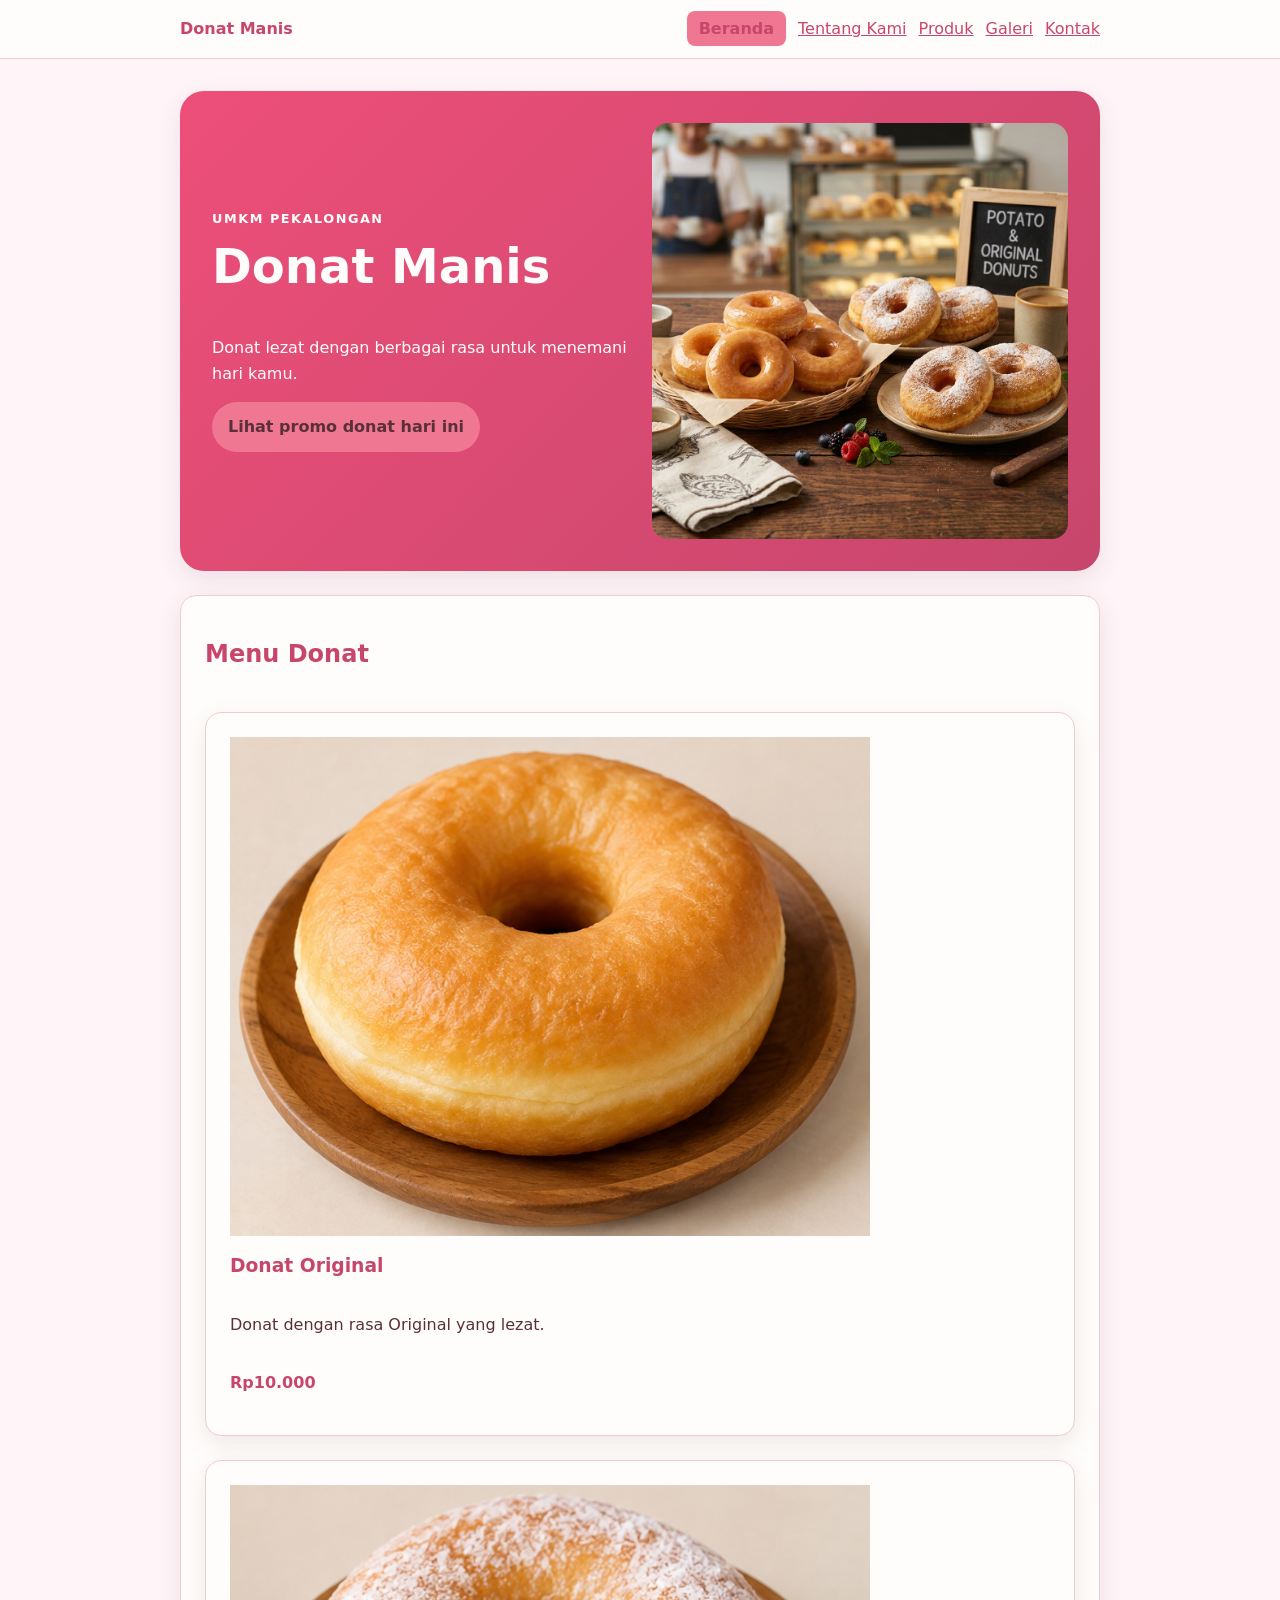
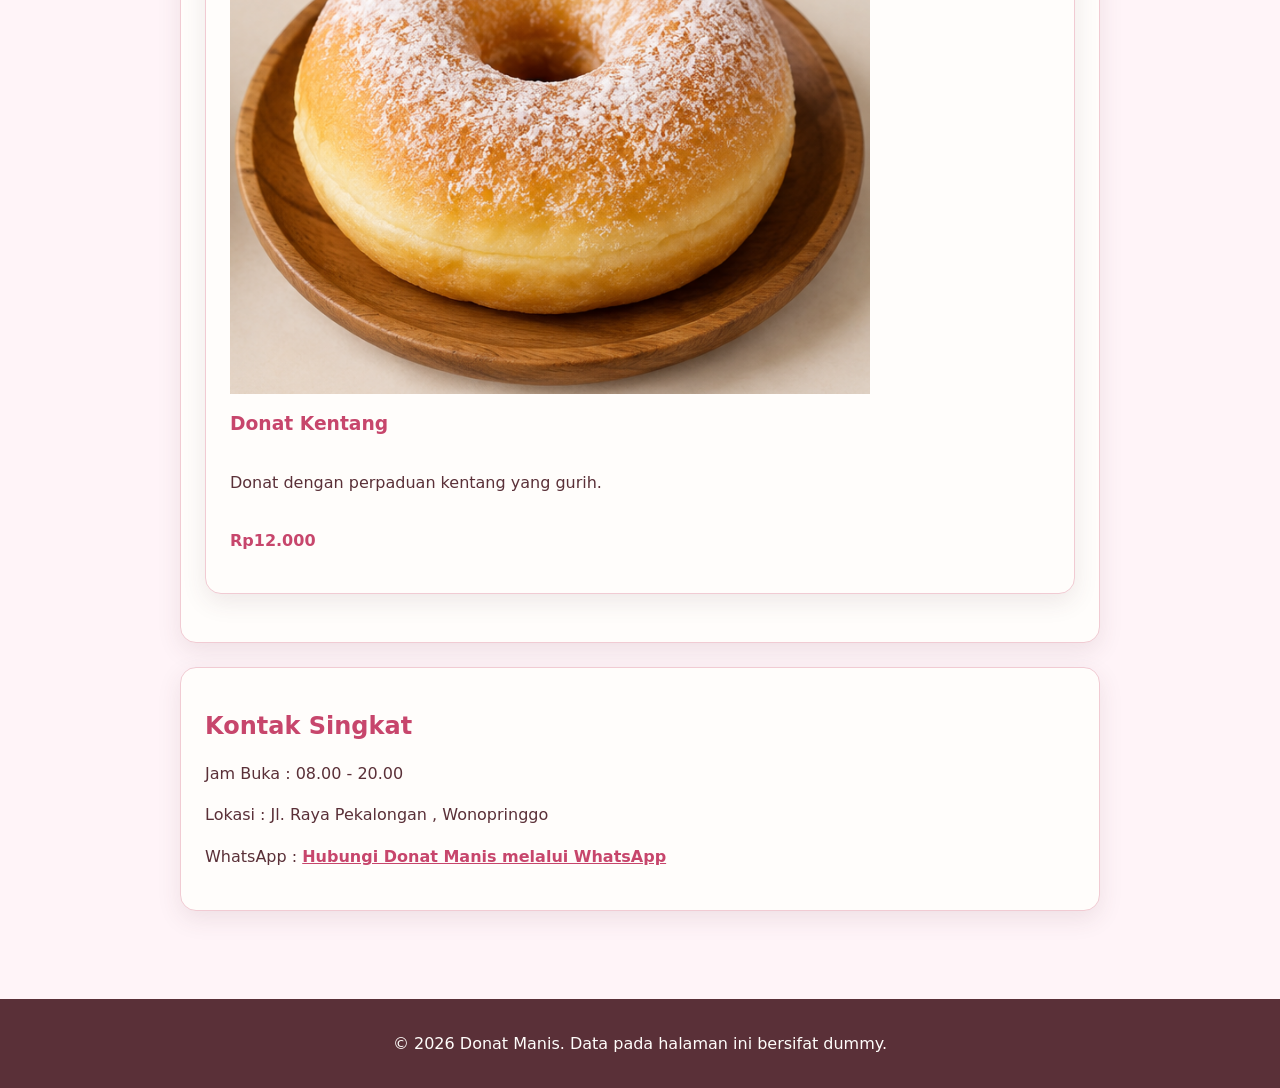
==== commit 924c85f8: "feat: implement responsive mobile-first P07" ====
--- a/index.html
+++ b/index.html
@@ -40,14 +40,14 @@
           <h2>Menu Donat</h2>
           <div class="product-list">
             <article class="product-card">
-              <img src="assets/images/donat-original.png" alt="Donat Original" />
+              <img src="assets/images/donat-original.png"  width="640" height="360" alt="Donat Original" />
               <h3>Donat Original</h3>
               <p>Donat dengan rasa Original yang lezat.</p>
               <p class="price">Rp10.000</p>
             </article>
 
             <article class="product-card">
-              <img src="assets/images/donat-kentang.png" alt="Donat Kentang" />
+              <img src="assets/images/donat-kentang.png"  width="640" height="360" alt="Donat Kentang" />
               <h3>Donat Kentang</h3>
               <p>Donat dengan perpaduan kentang yang gurih.</p>
               <p class="price">Rp12.000</p>
--- a/css/style.css
+++ b/css/style.css
@@ -382,12 +382,16 @@
 /* === 10. LAYOUT P06: FLEXBOX === */
 .nav {
   display: flex;
+  flex-direction: column;
   gap: var(--space-3);
   align-items: center;
-  justify-content: space-between;
 }
 .brand { margin-bottom: 0; }
-.nav ul { display: flex; gap: var(--space-2); flex-wrap: wrap; }
+.nav ul { 
+  display: flex;
+  flex-direction: column;
+  gap: var(--space-2); 
+  flex-wrap: wrap; }
 .nav li { margin: 0; }
 
 .product-card { display: flex; flex-direction: column; }
@@ -411,7 +415,7 @@
 /* === 11. LAYOUT P06: GRID === */
 .hero {
   display: grid;
-  grid-template-columns: 1.2fr 0.8fr;
+  grid-template-columns: 1fr;
   gap: var(--space-4);
   align-items: center;
 }
@@ -428,11 +432,9 @@
 .product-grid,
 .gallery-grid {
   display: grid;
-  grid-template-columns: repeat(3, minmax(0, 1fr));
+  grid-template-columns: 1fr;
   gap: var(--space-3);
 }
-.gallery-grid { grid-template-columns: repeat(2, minmax(0, 1fr)); }
-.product-grid .product-card { margin-block: 0; }
 
 .gallery-grid .media-card { margin-block: 0; }
 
@@ -446,10 +448,143 @@
   text-align: center;
 }
 
-/* Kategori produk: 3 kolom */
+/* Kategori produk: baseline mobile-first */
 section[aria-labelledby="kategori-title"] ul {
   display: grid;
-  grid-template-columns: repeat(3, minmax(0, 1fr));
+  grid-template-columns: minmax(0, 1fr);
   gap: var(--space-3);
 }
-section[aria-labelledby="kategori-title"] li { margin-bottom: 0; }+section[aria-labelledby="kategori-title"] li { margin-bottom: 0; }
+
+/* === 12. RESPONSIVE P07: TABEL === */
+.table-scroll {
+  max-width: 100%;
+  overflow-x: auto;
+  -webkit-overflow-scrolling: touch;
+}
+
+.table-scroll table {
+  width: 100%;
+  min-width: 40rem;
+}
+
+.table-scroll:focus-visible {
+  outline: 3px solid var(--color-focus);
+  outline-offset: 3px;
+}
+
+
+/* === 13. RESPONSIVE P07: BREAKPOINTS === */
+/* Mulai layar sedang: navigasi berjajar dan hero dua kolom */
+@media (min-width: 42rem) {
+  .nav {
+    flex-direction: row;
+    justify-content: space-between;
+  }
+
+  .nav ul {
+    flex-direction: row;
+    flex-wrap: wrap;
+  }
+
+  .hero {
+    grid-template-columns: repeat(2, minmax(0, 1fr));
+  }
+}
+
+/* Tablet: katalog, galeri, dan kategori menyesuaikan ruang */
+@media (min-width: 48rem) {
+  .product-grid,
+  .gallery-grid {
+    grid-template-columns: repeat(2, minmax(0, 1fr));
+  }
+
+  section[aria-labelledby="kategori-title"] ul {
+    grid-template-columns: repeat(3, minmax(0, 1fr));
+  }
+}
+
+/* Layar lebar: katalog menampilkan tiga kartu per baris */
+@media (min-width: 60rem) {
+  .product-grid {
+    grid-template-columns: repeat(3, minmax(0, 1fr));
+  }
+}
+
+
+/* === 14. PENYESUAIAN AKHIR P07: HP === */
+@media (max-width: 41.999rem) {
+  /* Navigasi lebih rapi di layar kecil */
+  .nav {
+    display: flex;
+    flex-direction: column;
+    align-items: stretch;
+    gap: var(--space-2);
+  }
+
+  .brand {
+    display: block;
+    margin: 0;
+    text-align: center;
+  }
+
+  .nav ul {
+    display: flex;
+    flex-direction: column;
+    align-items: stretch;
+    gap: 4px;
+    padding: 0;
+    margin: 0;
+    list-style: none;
+  }
+
+  .nav li {
+    display: block;
+    margin: 0;
+    text-align: center;
+  }
+
+  .nav li a {
+    display: inline-block;
+    padding: 8px 12px;
+    text-decoration: none;
+    border-radius: var(--radius-sm);
+  }
+
+  /* Kartu produk tidak saling berhimpitan */
+  .product-grid {
+    grid-template-columns: minmax(0, 1fr);
+  }
+
+  .product-card {
+    width: 100%;
+    min-width: 0;
+  }
+
+  .product-card h2,
+  .product-card h3,
+  .product-card p {
+    overflow-wrap: break-word;
+    word-break: normal;
+  }
+
+  .card-actions {
+    display: flex;
+    flex-wrap: wrap;
+    align-items: center;
+    gap: var(--space-2);
+  }
+
+  .card-actions a,
+  .card-actions button {
+    max-width: 100%;
+    white-space: normal;
+    text-align: center;
+    overflow-wrap: break-word;
+  }
+
+  /* Kategori dibuat lega di HP */
+  section[aria-labelledby="kategori-title"] ul {
+    grid-template-columns: minmax(0, 1fr);
+  }
+}
